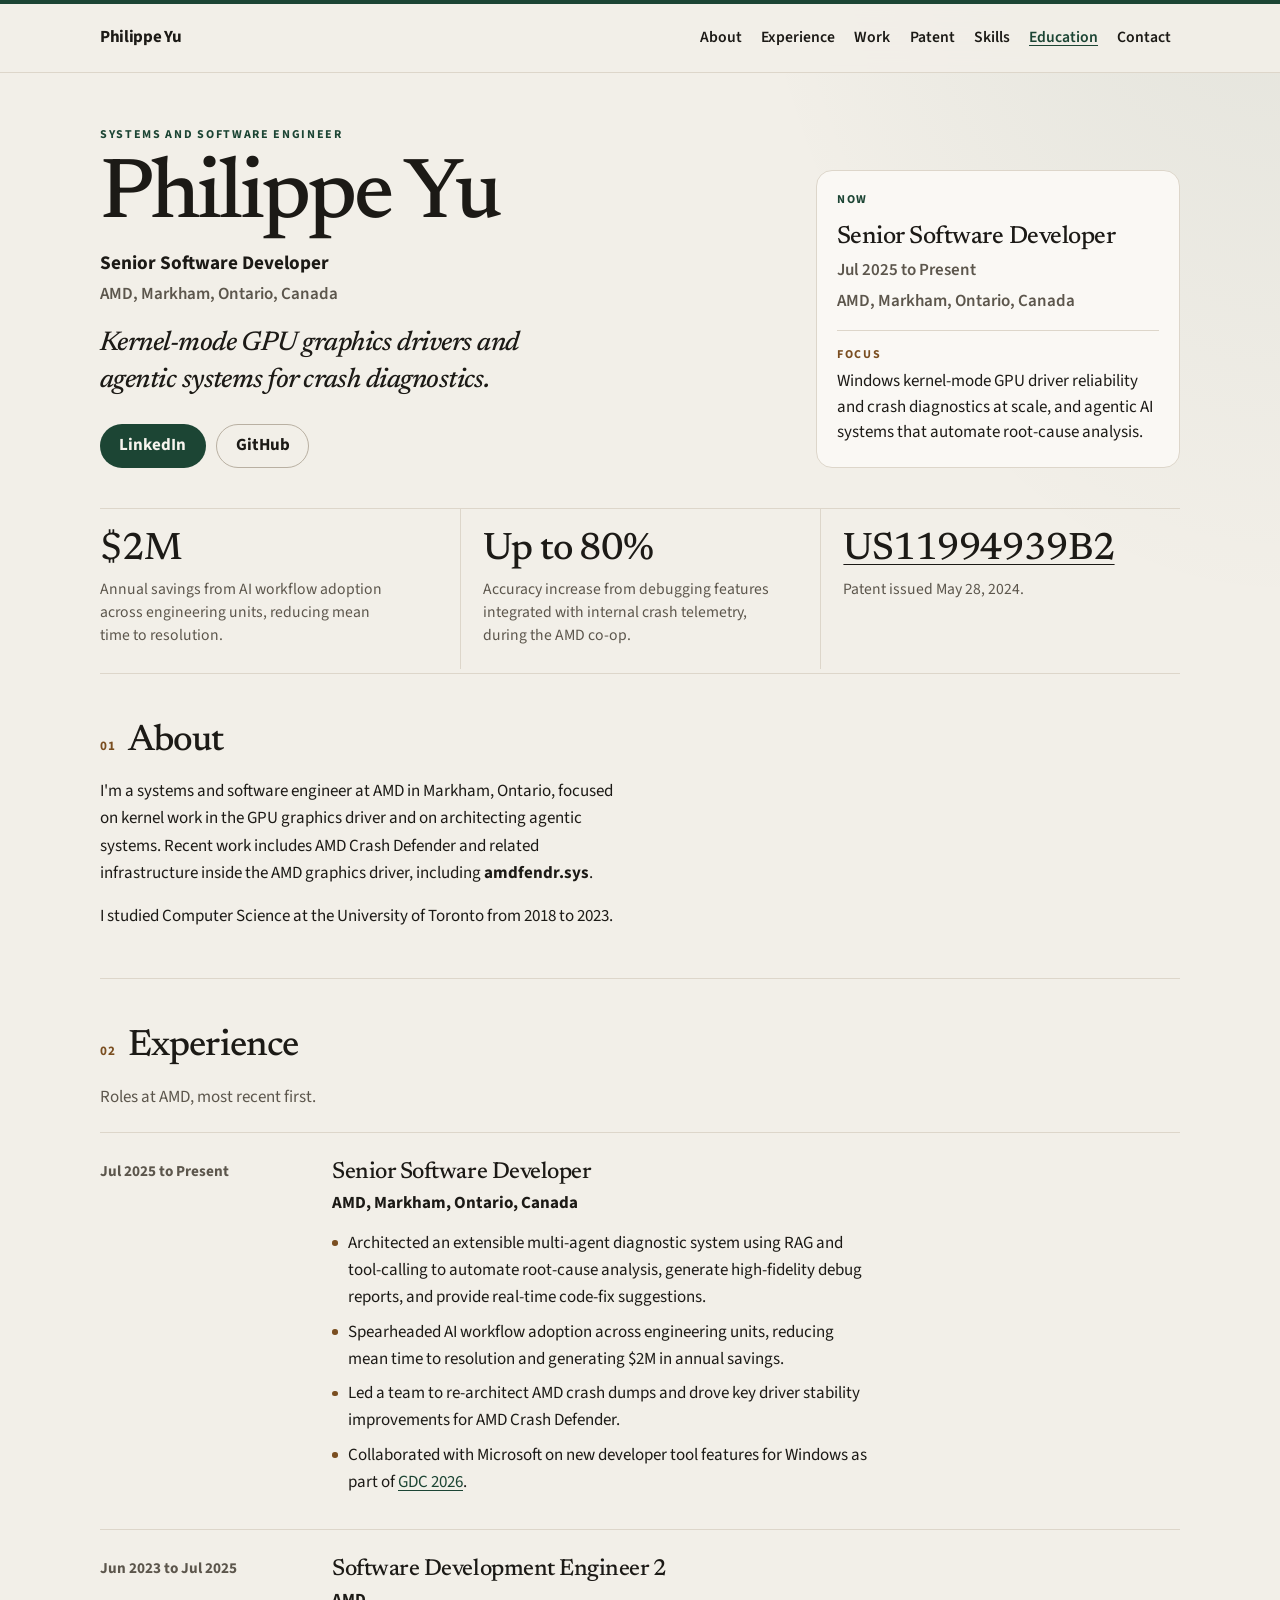
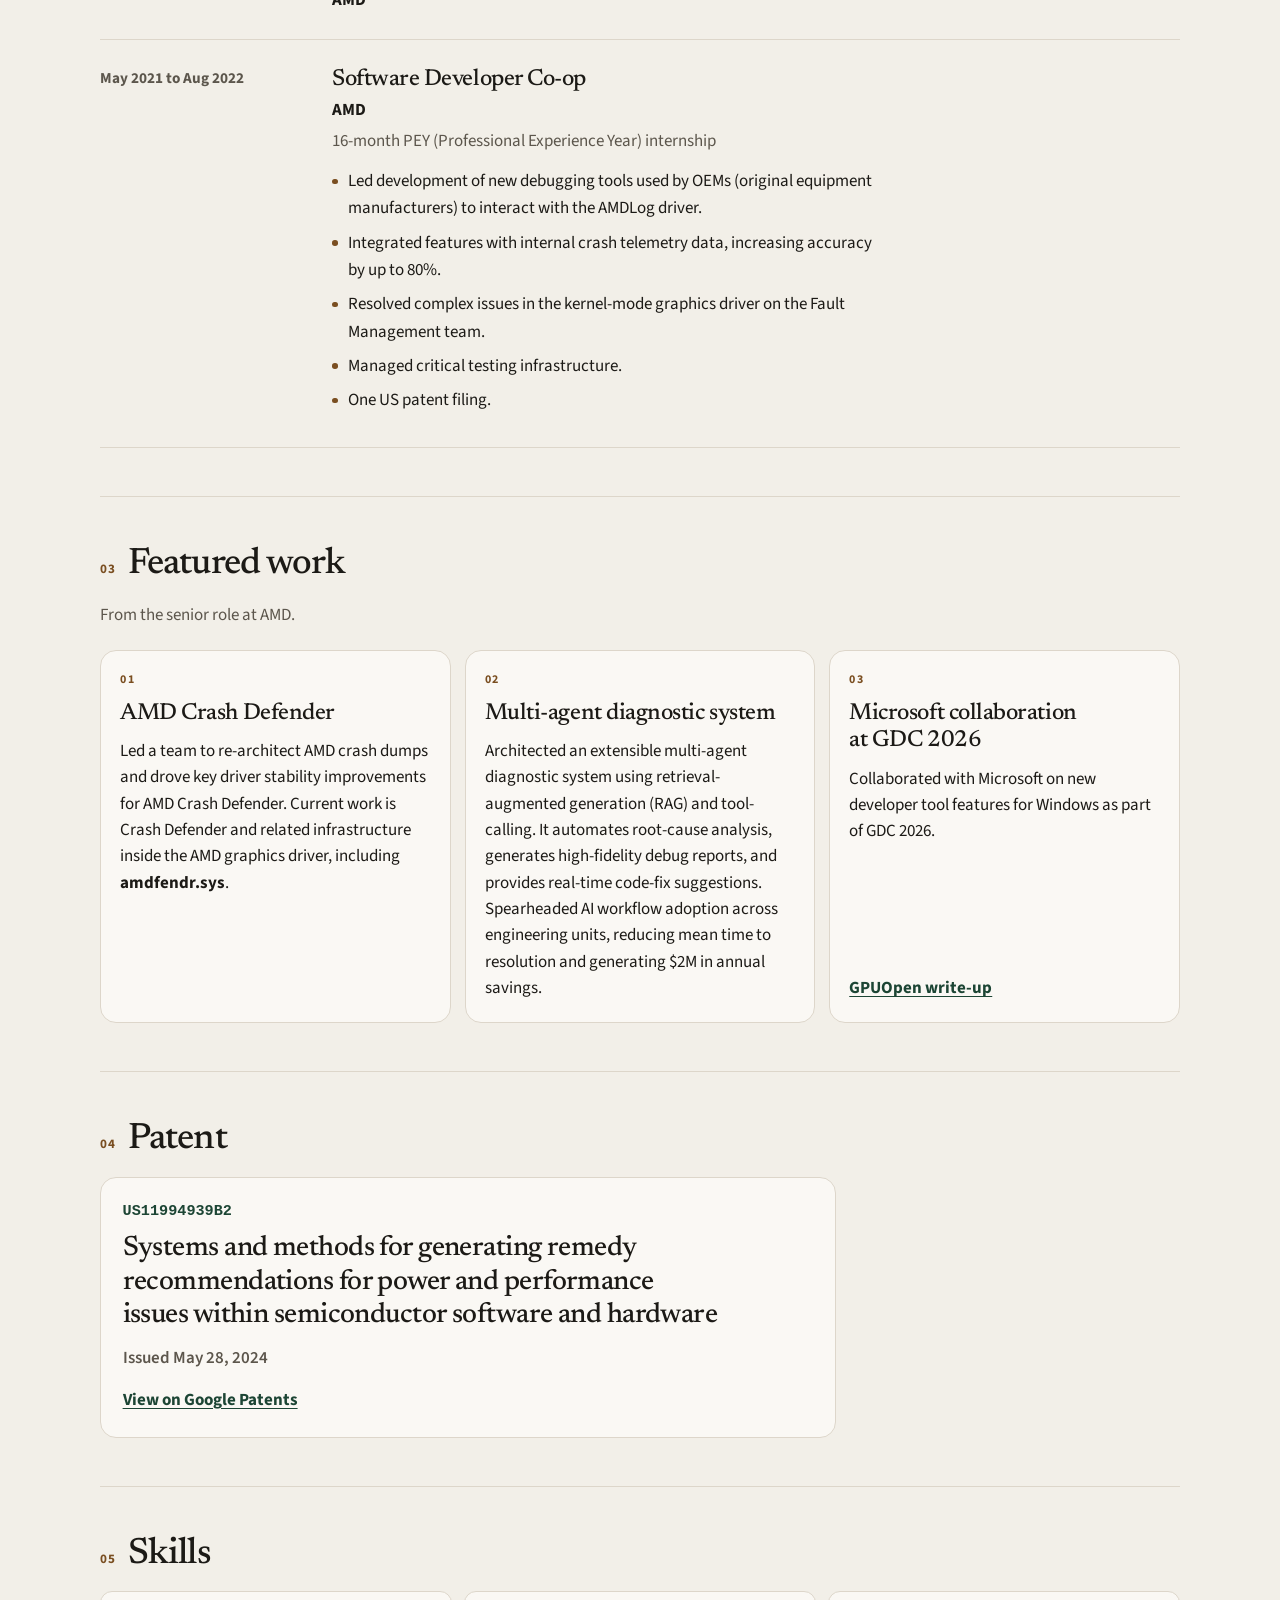
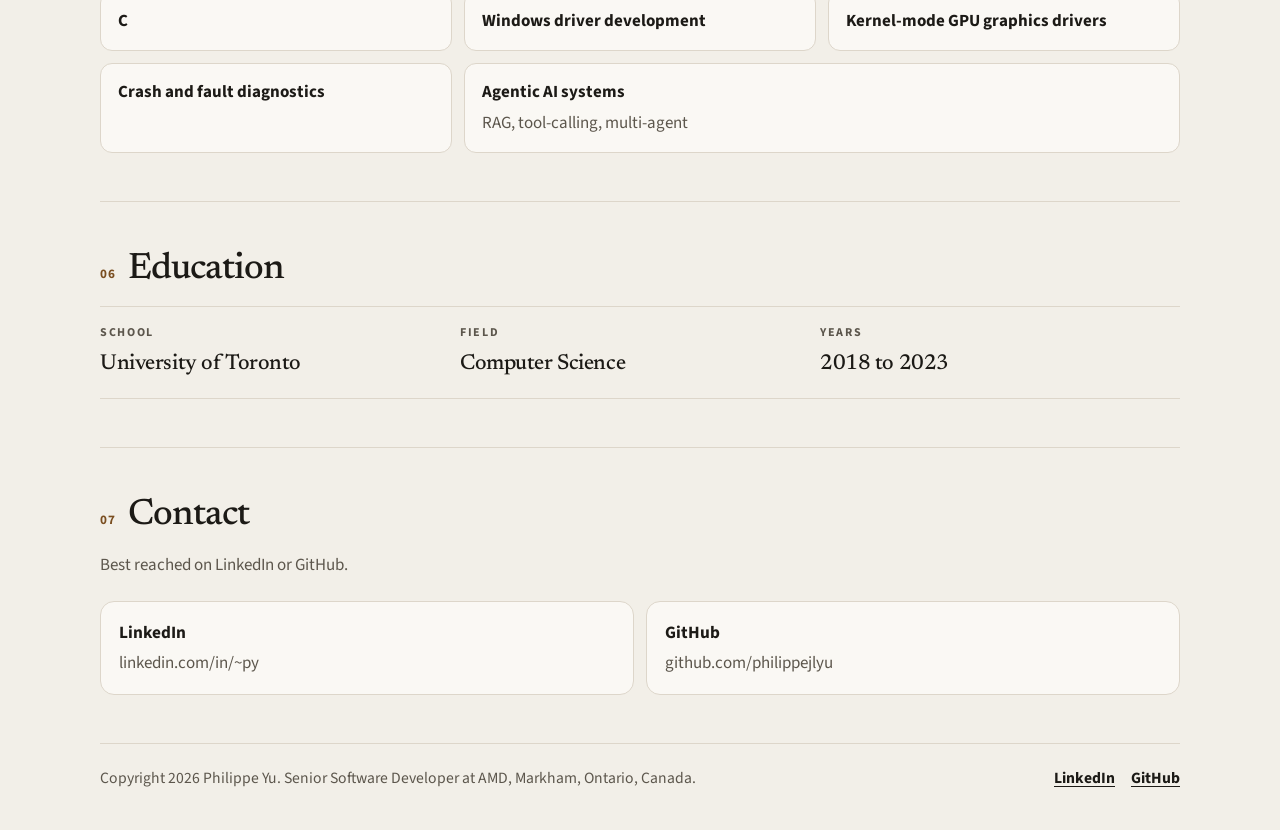
==== preview/standalone.html @ 6760f637 "Drop the availability badge and theme toggle, and add a standalone preview. The hero focus card now " ====
<!DOCTYPE html>
<html lang="en-CA">
  <head>
    <meta charset="utf-8">
    <meta name="viewport" content="width=device-width, initial-scale=1">
    <title>Philippe Yu | Senior Software Developer at AMD</title>
    <meta name="description" content="Philippe Yu is a Senior Software Developer at AMD in Markham, Ontario, focused on kernel-mode GPU drivers, Crash Defender, and agentic diagnostics.">
    <meta name="author" content="Philippe Yu">
    <meta name="color-scheme" content="light dark">
    <meta name="theme-color" content="#f2efe8" media="(prefers-color-scheme: light)">
    <meta name="theme-color" content="#131411" media="(prefers-color-scheme: dark)">
    <meta name="robots" content="index,follow,max-image-preview:large">
    <meta name="format-detection" content="telephone=no">
    <link rel="canonical" href="https://philippeyu.com/">
    <meta property="og:type" content="website">
    <meta property="og:site_name" content="Philippe Yu">
    <meta property="og:locale" content="en_CA">
    <meta property="og:url" content="https://philippeyu.com/">
    <meta property="og:title" content="Philippe Yu | Senior Software Developer at AMD">
    <meta property="og:description" content="Philippe Yu is a Senior Software Developer at AMD in Markham, Ontario, focused on kernel-mode GPU drivers, Crash Defender, and agentic diagnostics.">
    <meta property="og:image" content="https://philippeyu.com/og.png">
    <meta property="og:image:type" content="image/png">
    <meta property="og:image:width" content="1200">
    <meta property="og:image:height" content="630">
    <meta property="og:image:alt" content="Philippe Yu, Senior Software Developer at AMD in Markham, Ontario.">
    <meta name="twitter:card" content="summary_large_image">
    <meta name="twitter:title" content="Philippe Yu | Senior Software Developer at AMD">
    <meta name="twitter:description" content="Philippe Yu is a Senior Software Developer at AMD in Markham, Ontario, focused on kernel-mode GPU drivers, Crash Defender, and agentic diagnostics.">
    <meta name="twitter:image" content="https://philippeyu.com/og.png">
    <meta name="twitter:image:alt" content="Philippe Yu, Senior Software Developer at AMD in Markham, Ontario.">
    <link rel="icon" href="[data-uri]" type="image/svg+xml">
    <link rel="icon" href="[data-uri]" type="image/png" sizes="32x32">
    <link rel="apple-touch-icon" href="[data-uri]">
    <link rel="me" href="https://github.com/philippejlyu">
    <link rel="me" href="https://www.linkedin.com/in/~py">
    <script>
      document.documentElement.classList.add("js");
    </script>
    <style>
      :root { color-scheme: light; background: #f2efe8; }
      @media (prefers-color-scheme: dark) {
        :root { color-scheme: dark; background: #131411; }
      }
    </style>
    <style>
@font-face {
  font-family: "Newsreader";
  font-style: normal;
  font-weight: 500;
  font-display: swap;
  src: url("[data-uri]") format("woff2");
  unicode-range: U+0000-00FF, U+0131, U+0152-0153, U+02BB-02BC, U+02C6, U+02DA, U+02DC, U+2000-206F, U+20AC, U+2122, U+2191, U+2193, U+2212, U+2215, U+FEFF, U+FFFD;
}

@font-face {
  font-family: "Newsreader";
  font-style: italic;
  font-weight: 500;
  font-display: swap;
  src: url("[data-uri]") format("woff2");
  unicode-range: U+0000-00FF, U+0131, U+0152-0153, U+02BB-02BC, U+02C6, U+02DA, U+02DC, U+2000-206F, U+20AC, U+2122, U+2191, U+2193, U+2212, U+2215, U+FEFF, U+FFFD;
}

@font-face {
  font-family: "Source Sans 3";
  font-style: normal;
  font-weight: 400;
  font-display: swap;
  src: url("[data-uri]") format("woff2");
  unicode-range: U+0000-00FF, U+0131, U+0152-0153, U+02BB-02BC, U+02C6, U+02DA, U+02DC, U+2000-206F, U+20AC, U+2122, U+2191, U+2193, U+2212, U+2215, U+FEFF, U+FFFD;
}

@font-face {
  font-family: "Source Sans 3";
  font-style: normal;
  font-weight: 600;
  font-display: swap;
  src: url("[data-uri]") format("woff2");
  unicode-range: U+0000-00FF, U+0131, U+0152-0153, U+02BB-02BC, U+02C6, U+02DA, U+02DC, U+2000-206F, U+20AC, U+2122, U+2191, U+2193, U+2212, U+2215, U+FEFF, U+FFFD;
}

@font-face {
  font-family: "Source Sans 3";
  font-style: normal;
  font-weight: 700;
  font-display: swap;
  src: url("[data-uri]") format("woff2");
  unicode-range: U+0000-00FF, U+0131, U+0152-0153, U+02BB-02BC, U+02C6, U+02DA, U+02DC, U+2000-206F, U+20AC, U+2122, U+2191, U+2193, U+2212, U+2215, U+FEFF, U+FFFD;
}

:root {
  color-scheme: light;
  --bg: #f2efe8;
  --bg-elevated: #faf8f4;
  --ink: #1c1a16;
  --muted: #5c564c;
  --brass: #7a4e20;
  --accent: #1c4534;
  --accent-fill: #1c4534;
  --accent-fill-hover: #143528;
  --on-accent: #f7f4ee;
  --line: #ddd6ca;
  --line-strong: #b9b0a2;
  --glow: rgba(28, 69, 52, 0.09);
  --selection: #d5e4da;
  --header: rgba(242, 239, 232, 0.9);
  --serif: "Newsreader", "Iowan Old Style", "Palatino Linotype", Palatino, Georgia, serif;
  --sans: "Source Sans 3", "Segoe UI", "Helvetica Neue", Arial, sans-serif;
  --mono: ui-monospace, "Cascadia Mono", "Segoe UI Mono", Menlo, Consolas, monospace;
}

@media (prefers-color-scheme: dark) {
  :root {
    color-scheme: dark;
    --bg: #131411;
    --bg-elevated: #1c1e1a;
    --ink: #f3efe6;
    --muted: #c8c1b4;
    --brass: #e4c78d;
    --accent: #b7e4cc;
    --accent-fill: #c6ead8;
    --accent-fill-hover: #daf6e8;
    --on-accent: #132019;
    --line: #31352f;
    --line-strong: #5c6154;
    --glow: rgba(183, 228, 204, 0.08);
    --selection: #2c4638;
    --header: rgba(19, 20, 17, 0.9);
  }
}

*,
*::before,
*::after {
  box-sizing: border-box;
}

html {
  scroll-behavior: smooth;
  scroll-padding-top: 5.25rem;
}

body {
  margin: 0;
  font-family: var(--sans);
  font-size: 1.0625rem;
  line-height: 1.6;
  color: var(--ink);
  background:
    radial-gradient(ellipse 80% 42% at 100% -8%, var(--glow), transparent 55%),
    var(--bg);
  text-rendering: optimizeLegibility;
}

h1,
h2,
h3,
p,
ul,
ol,
dl {
  margin: 0;
}

ul,
ol {
  list-style: none;
  padding: 0;
}

img {
  max-width: 100%;
  height: auto;
}

button {
  font: inherit;
  color: inherit;
  background: none;
  border: 0;
  padding: 0;
}

a {
  color: var(--accent);
  text-underline-offset: 0.18em;
}

code {
  font-family: inherit;
  font-weight: 700;
  font-size: 1em;
  white-space: nowrap;
}

::selection {
  background: var(--selection);
  color: var(--ink);
}

:focus {
  outline: none;
}

:focus-visible {
  outline: 2px solid var(--accent);
  outline-offset: 3px;
}

main:focus {
  outline: none;
}

.sr-only {
  position: absolute;
  width: 1px;
  height: 1px;
  padding: 0;
  margin: -1px;
  overflow: hidden;
  clip: rect(0, 0, 0, 0);
  white-space: nowrap;
  border: 0;
}

.skip-link {
  position: absolute;
  left: 1rem;
  top: 0;
  transform: translateY(-120%);
  z-index: 50;
  background: var(--ink);
  color: var(--bg);
  text-decoration: none;
  font-weight: 700;
  padding: 0.65rem 1rem;
  border-radius: 0 0 10px 10px;
}

.skip-link:focus {
  transform: none;
}

.wrap {
  width: min(1080px, calc(100% - 2rem));
  margin-inline: auto;
}

.site-header {
  position: sticky;
  top: 0;
  z-index: 30;
  background: var(--header);
  backdrop-filter: blur(16px);
  border-top: 4px solid var(--accent);
  border-bottom: 1px solid var(--line);
}

.header-bar {
  display: flex;
  align-items: center;
  gap: 0.35rem 0.75rem;
  min-height: 4.25rem;
}

.brand {
  color: var(--ink);
  text-decoration: none;
  font-weight: 700;
  letter-spacing: -0.02em;
  min-height: 2.75rem;
  display: inline-flex;
  align-items: center;
}

.brand:hover {
  text-decoration: underline;
  text-underline-offset: 0.18em;
}

.nav {
  margin-left: auto;
}

.nav ul {
  display: flex;
  flex-wrap: wrap;
  justify-content: flex-end;
  gap: 0.1rem;
}

.nav a {
  display: inline-flex;
  align-items: center;
  min-height: 2.75rem;
  padding: 0 0.55rem;
  color: var(--ink);
  text-decoration: none;
  font-weight: 600;
  font-size: 0.98rem;
  border-radius: 999px;
}

.nav a:hover,
.nav a[aria-current="true"] {
  color: var(--accent);
  text-decoration: underline;
  text-underline-offset: 0.22em;
}

.nav-toggle {
  display: none;
  align-items: center;
  justify-content: center;
  min-height: 2.75rem;
  padding: 0 0.9rem;
  border-radius: 999px;
  border: 1px solid var(--line-strong);
  background: transparent;
  color: var(--ink);
  font-weight: 700;
  font-size: 0.95rem;
  cursor: pointer;
}

.nav-toggle .close-label {
  display: none;
}

.nav-toggle[aria-expanded="true"] .menu-label {
  display: none;
}

.nav-toggle[aria-expanded="true"] .close-label {
  display: inline;
}

.hero .wrap {
  padding-top: 3.25rem;
  padding-bottom: 0.25rem;
}

.hero-grid {
  display: grid;
  gap: 1.75rem;
  align-items: start;
}

.kicker,
.now-kicker,
.now-label,
.work-index,
.spec dt {
  font-size: 0.75rem;
  font-weight: 700;
  letter-spacing: 0.14em;
  text-transform: uppercase;
}

.kicker,
.now-kicker {
  color: var(--accent);
  margin-bottom: 0.85rem;
}

.name {
  display: block;
  font-family: var(--serif);
  font-weight: 500;
  font-size: clamp(2.9rem, 7.4vw, 5.35rem);
  letter-spacing: -0.035em;
  line-height: 0.92;
  text-wrap: balance;
}

.role {
  display: block;
  margin-top: 0.9rem;
  font-family: var(--sans);
  font-weight: 700;
  font-size: 1.2rem;
  letter-spacing: 0;
  line-height: 1.3;
}

.org {
  margin-top: 0.3rem;
  color: var(--muted);
  font-weight: 600;
}

.pitch {
  margin-top: 1.15rem;
  max-width: 34rem;
  font-family: var(--serif);
  font-style: italic;
  font-weight: 500;
  font-size: clamp(1.35rem, 2.2vw, 1.7rem);
  line-height: 1.35;
  letter-spacing: -0.02em;
  text-wrap: balance;
}

.hero-actions {
  display: flex;
  flex-wrap: wrap;
  gap: 0.65rem;
  margin-top: 1.5rem;
}

.button {
  display: inline-flex;
  align-items: center;
  justify-content: center;
  min-height: 2.75rem;
  padding: 0.55rem 1.15rem;
  border-radius: 999px;
  border: 1px solid transparent;
  font-weight: 700;
  line-height: 1;
  text-decoration: none;
}

.button-primary {
  background: var(--accent-fill);
  color: var(--on-accent);
}

.button-primary:hover {
  background: var(--accent-fill-hover);
}

.button-secondary {
  background: transparent;
  color: var(--ink);
  border-color: var(--line-strong);
}

.button-secondary:hover {
  border-color: var(--ink);
}

.now {
  background: var(--bg-elevated);
  border: 1px solid var(--line);
  border-radius: 16px;
  padding: 1.2rem 1.25rem 1.3rem;
}

.now-title {
  font-family: var(--serif);
  font-size: 1.55rem;
  font-weight: 500;
  letter-spacing: -0.02em;
  line-height: 1.2;
}

.now-meta {
  margin-top: 0.25rem;
  color: var(--muted);
  font-weight: 600;
}

.now-focus {
  margin-top: 0.95rem;
  padding-top: 0.9rem;
  border-top: 1px solid var(--line);
  line-height: 1.5;
}

.now-label {
  display: block;
  color: var(--brass);
  margin-bottom: 0.35rem;
}

.stats {
  display: grid;
  grid-template-columns: 1fr;
  margin-top: 2.5rem;
  border-top: 1px solid var(--line);
}

.stats li {
  padding: 1.15rem 0 1.2rem;
}

.stats li + li {
  border-top: 1px solid var(--line);
}

.stat-value {
  font-family: var(--serif);
  font-size: clamp(1.85rem, 3vw, 2.45rem);
  font-weight: 500;
  letter-spacing: -0.03em;
  line-height: 1.1;
}

.stat-value a {
  color: inherit;
  text-decoration-thickness: 1px;
  text-underline-offset: 0.12em;
}

.stat-label {
  margin-top: 0.4rem;
  max-width: 36ch;
  color: var(--muted);
  font-size: 0.98rem;
  line-height: 1.45;
}

.section .wrap {
  border-top: 1px solid var(--line);
  padding-top: 3rem;
  padding-bottom: 3rem;
}

.section-heading {
  display: flex;
  align-items: baseline;
  gap: 0.75rem;
  margin-bottom: 1rem;
}

.section-index {
  font-variant-numeric: tabular-nums;
  font-size: 0.82rem;
  font-weight: 700;
  letter-spacing: 0.08em;
  color: var(--brass);
}

h2 {
  font-family: var(--serif);
  font-weight: 500;
  font-size: clamp(1.8rem, 3vw, 2.3rem);
  letter-spacing: -0.025em;
  line-height: 1.1;
}

h3 {
  font-family: var(--serif);
  font-weight: 500;
  letter-spacing: -0.02em;
  line-height: 1.2;
}

.lede {
  max-width: 42rem;
  margin-bottom: 1.35rem;
  color: var(--muted);
}

.prose {
  max-width: 65ch;
}

.prose p + p {
  margin-top: 1rem;
}

.timeline {
  margin-top: 0.25rem;
}

.timeline > li {
  display: grid;
  grid-template-columns: 1fr;
  gap: 0.3rem;
  padding: 1.4rem 0;
  border-top: 1px solid var(--line);
}

.timeline > li:last-child {
  border-bottom: 1px solid var(--line);
}

.when {
  color: var(--muted);
  font-weight: 700;
  font-variant-numeric: tabular-nums;
  font-size: 0.95rem;
}

.timeline h3 {
  font-size: 1.45rem;
}

.where {
  margin-top: 0.2rem;
  font-weight: 700;
}

.role-note {
  margin-top: 0.25rem;
  color: var(--muted);
}

.role-list {
  margin-top: 0.8rem;
  max-width: 68ch;
}

.role-list li {
  position: relative;
  padding-left: 1rem;
  margin: 0.45rem 0;
}

.role-list li::before {
  content: "";
  position: absolute;
  left: 0;
  top: 0.62em;
  width: 0.35rem;
  height: 0.35rem;
  border-radius: 50%;
  background: var(--brass);
}

.work-grid {
  display: grid;
  gap: 0.85rem;
}

.work-card {
  display: flex;
  flex-direction: column;
  gap: 0.65rem;
  min-height: 100%;
  padding: 1.2rem 1.2rem 1.3rem;
  background: var(--bg-elevated);
  border: 1px solid var(--line);
  border-radius: 16px;
}

.work-index {
  color: var(--brass);
}

.work-card h3 {
  font-size: 1.45rem;
  text-wrap: balance;
}

.work-card p {
  line-height: 1.55;
}

.work-link {
  margin-top: auto;
  padding-top: 0.35rem;
}

.text-link {
  font-weight: 700;
  text-underline-offset: 0.18em;
}

.text-link:hover {
  text-decoration-thickness: 2px;
}

.patent {
  max-width: 46rem;
  padding: 1.35rem 1.35rem 1.45rem;
  background: var(--bg-elevated);
  border: 1px solid var(--line);
  border-radius: 16px;
}

.patent-id {
  font-family: var(--mono);
  font-size: 0.95rem;
  color: var(--accent);
  font-weight: 600;
}

.patent h3 {
  margin-top: 0.55rem;
  font-size: clamp(1.35rem, 2.4vw, 1.75rem);
  text-wrap: balance;
}

.patent-meta {
  margin-top: 0.75rem;
  color: var(--muted);
  font-weight: 600;
}

.patent .text-link {
  display: inline-flex;
  margin-top: 0.9rem;
}

.skills {
  display: grid;
  gap: 0.75rem;
}

.skills li {
  padding: 0.95rem 1.05rem;
  background: var(--bg-elevated);
  border: 1px solid var(--line);
  border-radius: 12px;
  font-weight: 700;
}

.skills li span {
  display: block;
  margin-top: 0.2rem;
  font-weight: 400;
  color: var(--muted);
}

.spec {
  display: grid;
  border-top: 1px solid var(--line);
}

.spec div {
  padding: 1rem 1rem 1rem 0;
  border-bottom: 1px solid var(--line);
}

.spec dt {
  color: var(--muted);
  margin-bottom: 0.3rem;
}

.spec dd {
  margin: 0;
  font-family: var(--serif);
  font-size: 1.35rem;
  font-weight: 500;
  letter-spacing: -0.02em;
}

.contact-list {
  display: grid;
  gap: 0.75rem;
}

.contact-list a {
  display: flex;
  flex-direction: column;
  gap: 0.2rem;
  min-height: 2.75rem;
  padding: 1.05rem 1.15rem;
  color: inherit;
  text-decoration: none;
  background: var(--bg-elevated);
  border: 1px solid var(--line);
  border-radius: 14px;
}

.contact-list a:hover {
  border-color: var(--accent);
}

.contact-list a:hover .contact-kind {
  text-decoration: underline;
  text-underline-offset: 0.16em;
}

.contact-kind {
  font-weight: 700;
  font-size: 1.08rem;
}

.contact-url {
  color: var(--muted);
  overflow-wrap: anywhere;
}

.site-footer .wrap {
  border-top: 1px solid var(--line);
  padding: 1.4rem 0 2.4rem;
}

.footer-bar {
  display: flex;
  flex-wrap: wrap;
  gap: 0.75rem 1.5rem;
  justify-content: space-between;
  align-items: baseline;
  color: var(--muted);
  font-size: 0.98rem;
}

.footer-links {
  display: flex;
  gap: 1rem;
}

.footer-links a {
  color: var(--ink);
  font-weight: 700;
}

@media (min-width: 700px) {
  .wrap {
    width: min(1080px, calc(100% - 3rem));
  }

  .skills {
    grid-template-columns: 1fr 1fr;
  }

  .spec {
    grid-template-columns: repeat(3, minmax(0, 1fr));
  }

  .spec div {
    padding-right: 1.5rem;
  }

  .contact-list {
    grid-template-columns: 1fr 1fr;
  }
}

@media (min-width: 800px) {
  .stats {
    grid-template-columns: repeat(3, minmax(0, 1fr));
  }

  .stats li {
    padding: 1.3rem 1.4rem 1.4rem;
  }

  .stats li:first-child {
    padding-left: 0;
  }

  .stats li + li {
    border-top: 0;
    border-left: 1px solid var(--line);
  }

  .timeline > li {
    grid-template-columns: 12.5rem minmax(0, 1fr);
    gap: 0.4rem 2rem;
    padding: 1.6rem 0;
  }
}

@media (min-width: 900px) {
  .hero-grid {
    grid-template-columns: minmax(0, 1.45fr) minmax(17rem, 0.8fr);
    gap: 2rem 3.5rem;
    align-items: end;
  }
}

@media (min-width: 980px) {
  .work-grid {
    grid-template-columns: repeat(3, minmax(0, 1fr));
  }

  .skills {
    grid-template-columns: repeat(3, minmax(0, 1fr));
  }

  .skills li:last-child {
    grid-column: span 2;
  }
}

@media (max-width: 1040px) {
  .header-bar {
    flex-wrap: wrap;
  }

  .brand { order: 1; }
  .nav-toggle { order: 2; margin-left: auto; }
  .nav {
    order: 4;
    width: 100%;
    margin-left: 0;
  }

  .js .nav { display: none; }
  .js .nav.is-open { display: block; }
  .js .nav-toggle { display: inline-flex; }

  .nav ul {
    justify-content: flex-start;
    padding-bottom: 0.4rem;
  }
}

@media (prefers-reduced-motion: reduce) {
  html { scroll-behavior: auto; }

  *,
  *::before,
  *::after {
    transition: none !important;
  }
}

@media (prefers-reduced-motion: no-preference) {
  body,
  .site-header,
  .work-card,
  .now,
  .skills li,
  .patent,
  .contact-list a,
  .button,
  .nav-toggle {
    transition: background-color 160ms ease, color 160ms ease, border-color 160ms ease;
  }
}

@media print {
  :root {
    --bg: #fff;
    --bg-elevated: #fff;
    --ink: #111;
    --muted: #333;
    --accent: #111;
    --brass: #111;
    --line: #ccc;
    --line-strong: #111;
    --header: #fff;
  }

  .site-header {
    position: static;
  }

  .nav-toggle,
  .skip-link {
    display: none !important;
  }

  .nav {
    display: none !important;
  }

  a[href^="http"]::after {
    content: " (" attr(href) ")";
    font-weight: 400;
    font-size: 0.85em;
  }
}

    </style>
    <script type="application/ld+json">
      {
        "@context": "https://schema.org",
        "@type": "Person",
        "name": "Philippe Yu",
        "jobTitle": "Senior Software Developer",
        "description": "Systems and software engineer at AMD working on kernel-mode GPU graphics drivers, Crash Defender, and agentic diagnostic systems.",
        "url": "https://philippeyu.com/",
        "worksFor": {
          "@type": "Organization",
          "name": "AMD",
          "address": {
            "@type": "PostalAddress",
            "addressLocality": "Markham",
            "addressRegion": "Ontario",
            "addressCountry": "CA"
          }
        },
        "alumniOf": {
          "@type": "CollegeOrUniversity",
          "name": "University of Toronto"
        },
        "knowsAbout": [
          "C",
          "Windows driver development",
          "Kernel-mode GPU graphics drivers",
          "Crash and fault diagnostics",
          "Agentic AI systems (RAG, tool-calling, multi-agent)"
        ],
        "sameAs": [
          "https://github.com/philippejlyu",
          "https://www.linkedin.com/in/~py"
        ]
      }
    </script>
  </head>
  <body id="top">
    <a class="skip-link" href="#content">Skip to content</a>
    <header class="site-header">
      <div class="wrap header-bar">
        <a class="brand" href="#top">Philippe Yu</a>
        <button type="button" class="nav-toggle" aria-expanded="false" aria-controls="site-nav">
          <span class="menu-label">Menu</span>
          <span class="close-label">Close</span>
        </button>
        <nav id="site-nav" class="nav" aria-label="Sections">
          <ul role="list">
            <li><a href="#about">About</a></li>
            <li><a href="#experience">Experience</a></li>
            <li><a href="#work">Work</a></li>
            <li><a href="#patent">Patent</a></li>
            <li><a href="#skills">Skills</a></li>
            <li><a href="#education">Education</a></li>
            <li><a href="#contact">Contact</a></li>
          </ul>
        </nav>
      </div>
    </header>

    <main id="content" tabindex="-1">
      <section class="hero" aria-labelledby="hero-heading">
        <div class="wrap">
          <div class="hero-grid">
            <div class="hero-copy">
              <p class="kicker">Systems and software engineer</p>
              <h1 id="hero-heading">
                <span class="name">Philippe Yu</span>
                <span class="role">Senior Software Developer</span>
              </h1>
              <p class="org">AMD, Markham, Ontario, Canada</p>
              <p class="pitch">Kernel-mode GPU graphics drivers and agentic systems for crash diagnostics.</p>
              <div class="hero-actions">
                <a class="button button-primary" href="https://www.linkedin.com/in/~py" rel="me noopener noreferrer" target="_blank">LinkedIn<span class="sr-only"> (opens in a new tab)</span></a>
                <a class="button button-secondary" href="https://github.com/philippejlyu" rel="me noopener noreferrer" target="_blank">GitHub<span class="sr-only"> (opens in a new tab)</span></a>
              </div>
            </div>
            <aside class="now" aria-label="Current role">
              <p class="now-kicker">Now</p>
              <p class="now-title">Senior Software Developer</p>
              <p class="now-meta"><time datetime="2025-07">Jul 2025</time> to Present</p>
              <p class="now-meta">AMD, Markham, Ontario, Canada</p>
              <p class="now-focus"><span class="now-label">Focus</span> Windows kernel-mode GPU driver reliability and crash diagnostics at scale, and agentic AI systems that automate root-cause analysis.</p>
            </aside>
          </div>
          <ul class="stats" role="list">
            <li>
              <p class="stat-value">$2M</p>
              <p class="stat-label">Annual savings from AI workflow adoption across engineering units, reducing mean time to resolution.</p>
            </li>
            <li>
              <p class="stat-value">Up to 80%</p>
              <p class="stat-label">Accuracy increase from debugging features integrated with internal crash telemetry, during the AMD co-op.</p>
            </li>
            <li>
              <p class="stat-value"><a href="#patent">US11994939B2</a></p>
              <p class="stat-label">Patent issued May 28, 2024.</p>
            </li>
          </ul>
        </div>
      </section>

      <section id="about" class="section" aria-labelledby="about-heading">
        <div class="wrap">
          <div class="section-heading">
            <span class="section-index" aria-hidden="true">01</span>
            <h2 id="about-heading">About</h2>
          </div>
          <div class="prose">
            <p>I'm a systems and software engineer at AMD in Markham, Ontario, focused on kernel work in the GPU graphics driver and on architecting agentic systems. Recent work includes AMD Crash Defender and related infrastructure inside the AMD graphics driver, including <code>amdfendr.sys</code>.</p>
            <p>I studied Computer Science at the University of Toronto from 2018 to 2023.</p>
          </div>
        </div>
      </section>

      <section id="experience" class="section" aria-labelledby="experience-heading">
        <div class="wrap">
          <div class="section-heading">
            <span class="section-index" aria-hidden="true">02</span>
            <h2 id="experience-heading">Experience</h2>
          </div>
          <p class="lede">Roles at AMD, most recent first.</p>
          <ol class="timeline" role="list">
            <li>
              <p class="when"><time datetime="2025-07">Jul 2025</time> to Present</p>
              <article>
                <h3>Senior Software Developer</h3>
                <p class="where">AMD, Markham, Ontario, Canada</p>
                <ul class="role-list" role="list">
                  <li>Architected an extensible multi-agent diagnostic system using RAG and tool-calling to automate root-cause analysis, generate high-fidelity debug reports, and provide real-time code-fix suggestions.</li>
                  <li>Spearheaded AI workflow adoption across engineering units, reducing mean time to resolution and generating $2M in annual savings.</li>
                  <li>Led a team to re-architect AMD crash dumps and drove key driver stability improvements for AMD Crash Defender.</li>
                  <li>Collaborated with Microsoft on new developer tool features for Windows as part of <a href="https://gpuopen.com/learn/amd-microsoft-gdc-2026/" target="_blank" rel="noopener noreferrer">GDC 2026</a><span class="sr-only"> (opens in a new tab)</span>.</li>
                </ul>
              </article>
            </li>
            <li>
              <p class="when"><time datetime="2023-06">Jun 2023</time> to <time datetime="2025-07">Jul 2025</time></p>
              <article>
                <h3>Software Development Engineer 2</h3>
                <p class="where">AMD</p>
              </article>
            </li>
            <li>
              <p class="when"><time datetime="2021-05">May 2021</time> to <time datetime="2022-08">Aug 2022</time></p>
              <article>
                <h3>Software Developer Co-op</h3>
                <p class="where">AMD</p>
                <p class="role-note">16-month PEY (Professional Experience Year) internship</p>
                <ul class="role-list" role="list">
                  <li>Led development of new debugging tools used by OEMs (original equipment manufacturers) to interact with the AMDLog driver.</li>
                  <li>Integrated features with internal crash telemetry data, increasing accuracy by up to 80%.</li>
                  <li>Resolved complex issues in the kernel-mode graphics driver on the Fault Management team.</li>
                  <li>Managed critical testing infrastructure.</li>
                  <li>One US patent filing.</li>
                </ul>
              </article>
            </li>
          </ol>
        </div>
      </section>

      <section id="work" class="section" aria-labelledby="work-heading">
        <div class="wrap">
          <div class="section-heading">
            <span class="section-index" aria-hidden="true">03</span>
            <h2 id="work-heading">Featured work</h2>
          </div>
          <p class="lede">From the senior role at AMD.</p>
          <div class="work-grid">
            <article class="work-card">
              <p class="work-index" aria-hidden="true">01</p>
              <h3>AMD Crash Defender</h3>
              <p>Led a team to re-architect AMD crash dumps and drove key driver stability improvements for AMD Crash Defender. Current work is Crash Defender and related infrastructure inside the AMD graphics driver, including <code>amdfendr.sys</code>.</p>
            </article>
            <article class="work-card">
              <p class="work-index" aria-hidden="true">02</p>
              <h3>Multi-agent diagnostic system</h3>
              <p>Architected an extensible multi-agent diagnostic system using retrieval-augmented generation (RAG) and tool-calling. It automates root-cause analysis, generates high-fidelity debug reports, and provides real-time code-fix suggestions. Spearheaded AI workflow adoption across engineering units, reducing mean time to resolution and generating $2M in annual savings.</p>
            </article>
            <article class="work-card">
              <p class="work-index" aria-hidden="true">03</p>
              <h3>Microsoft collaboration at GDC 2026</h3>
              <p>Collaborated with Microsoft on new developer tool features for Windows as part of GDC 2026.</p>
              <p class="work-link"><a class="text-link" href="https://gpuopen.com/learn/amd-microsoft-gdc-2026/" target="_blank" rel="noopener noreferrer">GPUOpen write-up<span class="sr-only"> (opens in a new tab)</span></a></p>
            </article>
          </div>
        </div>
      </section>

      <section id="patent" class="section" aria-labelledby="patent-heading">
        <div class="wrap">
          <div class="section-heading">
            <span class="section-index" aria-hidden="true">04</span>
            <h2 id="patent-heading">Patent</h2>
          </div>
          <article class="patent">
            <p class="patent-id">US11994939B2</p>
            <h3>Systems and methods for generating remedy recommendations for power and performance issues within semiconductor software and hardware</h3>
            <p class="patent-meta">Issued <time datetime="2024-05-28">May 28, 2024</time></p>
            <p><a class="text-link" href="https://patents.google.com/patent/US11994939B2" target="_blank" rel="noopener noreferrer">View on Google Patents<span class="sr-only"> (opens in a new tab)</span></a></p>
          </article>
        </div>
      </section>

      <section id="skills" class="section" aria-labelledby="skills-heading">
        <div class="wrap">
          <div class="section-heading">
            <span class="section-index" aria-hidden="true">05</span>
            <h2 id="skills-heading">Skills</h2>
          </div>
          <ul class="skills" role="list">
            <li>C</li>
            <li>Windows driver development</li>
            <li>Kernel-mode GPU graphics drivers</li>
            <li>Crash and fault diagnostics</li>
            <li>Agentic AI systems <span>RAG, tool-calling, multi-agent</span></li>
          </ul>
        </div>
      </section>

      <section id="education" class="section" aria-labelledby="education-heading">
        <div class="wrap">
          <div class="section-heading">
            <span class="section-index" aria-hidden="true">06</span>
            <h2 id="education-heading">Education</h2>
          </div>
          <dl class="spec">
            <div>
              <dt>School</dt>
              <dd>University of Toronto</dd>
            </div>
            <div>
              <dt>Field</dt>
              <dd>Computer Science</dd>
            </div>
            <div>
              <dt>Years</dt>
              <dd>2018 to 2023</dd>
            </div>
          </dl>
        </div>
      </section>

      <section id="contact" class="section" aria-labelledby="contact-heading">
        <div class="wrap">
          <div class="section-heading">
            <span class="section-index" aria-hidden="true">07</span>
            <h2 id="contact-heading">Contact</h2>
          </div>
          <p class="lede">Best reached on LinkedIn or GitHub.</p>
          <ul class="contact-list" role="list">
            <li>
              <a href="https://www.linkedin.com/in/~py" rel="me noopener noreferrer" target="_blank">
                <span class="contact-kind">LinkedIn</span>
                <span class="contact-url">linkedin.com/in/~py</span>
                <span class="sr-only"> (opens in a new tab)</span>
              </a>
            </li>
            <li>
              <a href="https://github.com/philippejlyu" rel="me noopener noreferrer" target="_blank">
                <span class="contact-kind">GitHub</span>
                <span class="contact-url">github.com/philippejlyu</span>
                <span class="sr-only"> (opens in a new tab)</span>
              </a>
            </li>
          </ul>
        </div>
      </section>
    </main>

    <footer class="site-footer">
      <div class="wrap footer-bar">
        <p>Copyright 2026 Philippe Yu. Senior Software Developer at AMD, Markham, Ontario, Canada.</p>
        <p class="footer-links">
          <a href="https://www.linkedin.com/in/~py" rel="me noopener noreferrer" target="_blank">LinkedIn<span class="sr-only"> (opens in a new tab)</span></a>
          <a href="https://github.com/philippejlyu" rel="me noopener noreferrer" target="_blank">GitHub<span class="sr-only"> (opens in a new tab)</span></a>
        </p>
      </div>
    </footer>
    <script>
(function () {
  var navToggle = document.querySelector(".nav-toggle");
  var nav = document.getElementById("site-nav");

  function setNav(open) {
    if (!nav || !navToggle) return;
    nav.classList.toggle("is-open", open);
    navToggle.setAttribute("aria-expanded", open ? "true" : "false");
  }

  if (navToggle && nav) {
    navToggle.addEventListener("click", function () {
      setNav(navToggle.getAttribute("aria-expanded") !== "true");
    });

    nav.addEventListener("click", function (event) {
      var target = event.target;
      var link = target && target.closest && target.closest("a");
      if (!link) return;
      if (event.metaKey || event.ctrlKey || event.shiftKey || event.altKey || event.button !== 0) return;
      var id = link.getAttribute("href");
      if (!id || id.charAt(0) !== "#") return;
      var section = document.querySelector(id);
      if (!section) return;
      event.preventDefault();
      setNav(false);
      if (history.pushState) history.pushState(null, "", id);
      var reduce = window.matchMedia("(prefers-reduced-motion: reduce)").matches;
      section.scrollIntoView({ behavior: reduce ? "auto" : "smooth", block: "start" });
    });

    document.addEventListener("keydown", function (event) {
      if (event.key !== "Escape" || !nav.classList.contains("is-open")) return;
      setNav(false);
      navToggle.focus();
    });
  }

  var links = Array.prototype.slice.call(document.querySelectorAll(".nav a[href^='#']"));
  var sections = links
    .map(function (link) {
      return document.querySelector(link.getAttribute("href"));
    })
    .filter(Boolean);

  if ("IntersectionObserver" in window && sections.length) {
    var observer = new IntersectionObserver(
      function (entries) {
        entries.forEach(function (entry) {
          if (!entry.isIntersecting) return;
          links.forEach(function (link) {
            link.removeAttribute("aria-current");
          });
          var active = document.querySelector('.nav a[href="#' + entry.target.id + '"]');
          if (active) active.setAttribute("aria-current", "true");
        });
      },
      { rootMargin: "-40% 0px -55% 0px", threshold: 0 }
    );
    sections.forEach(function (section) {
      observer.observe(section);
    });
  }
})();

    </script>
  </body>
</html>
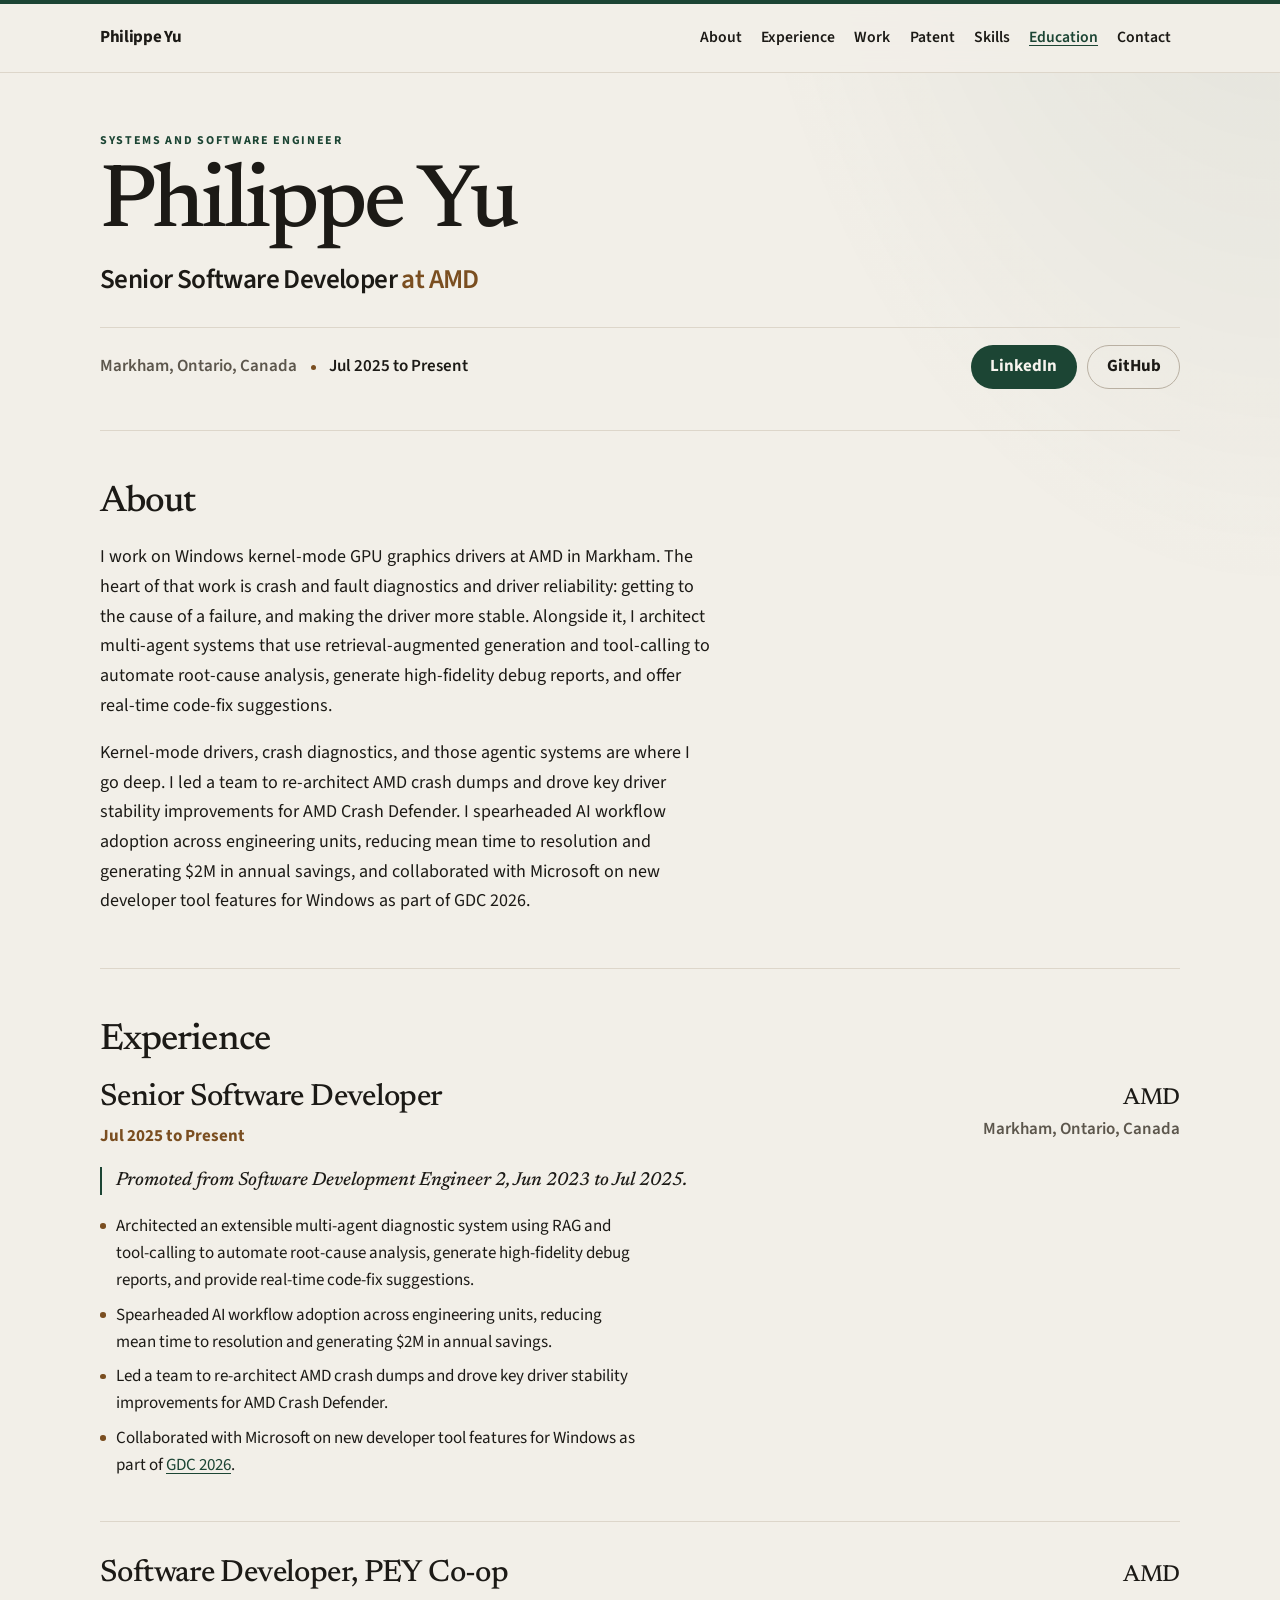
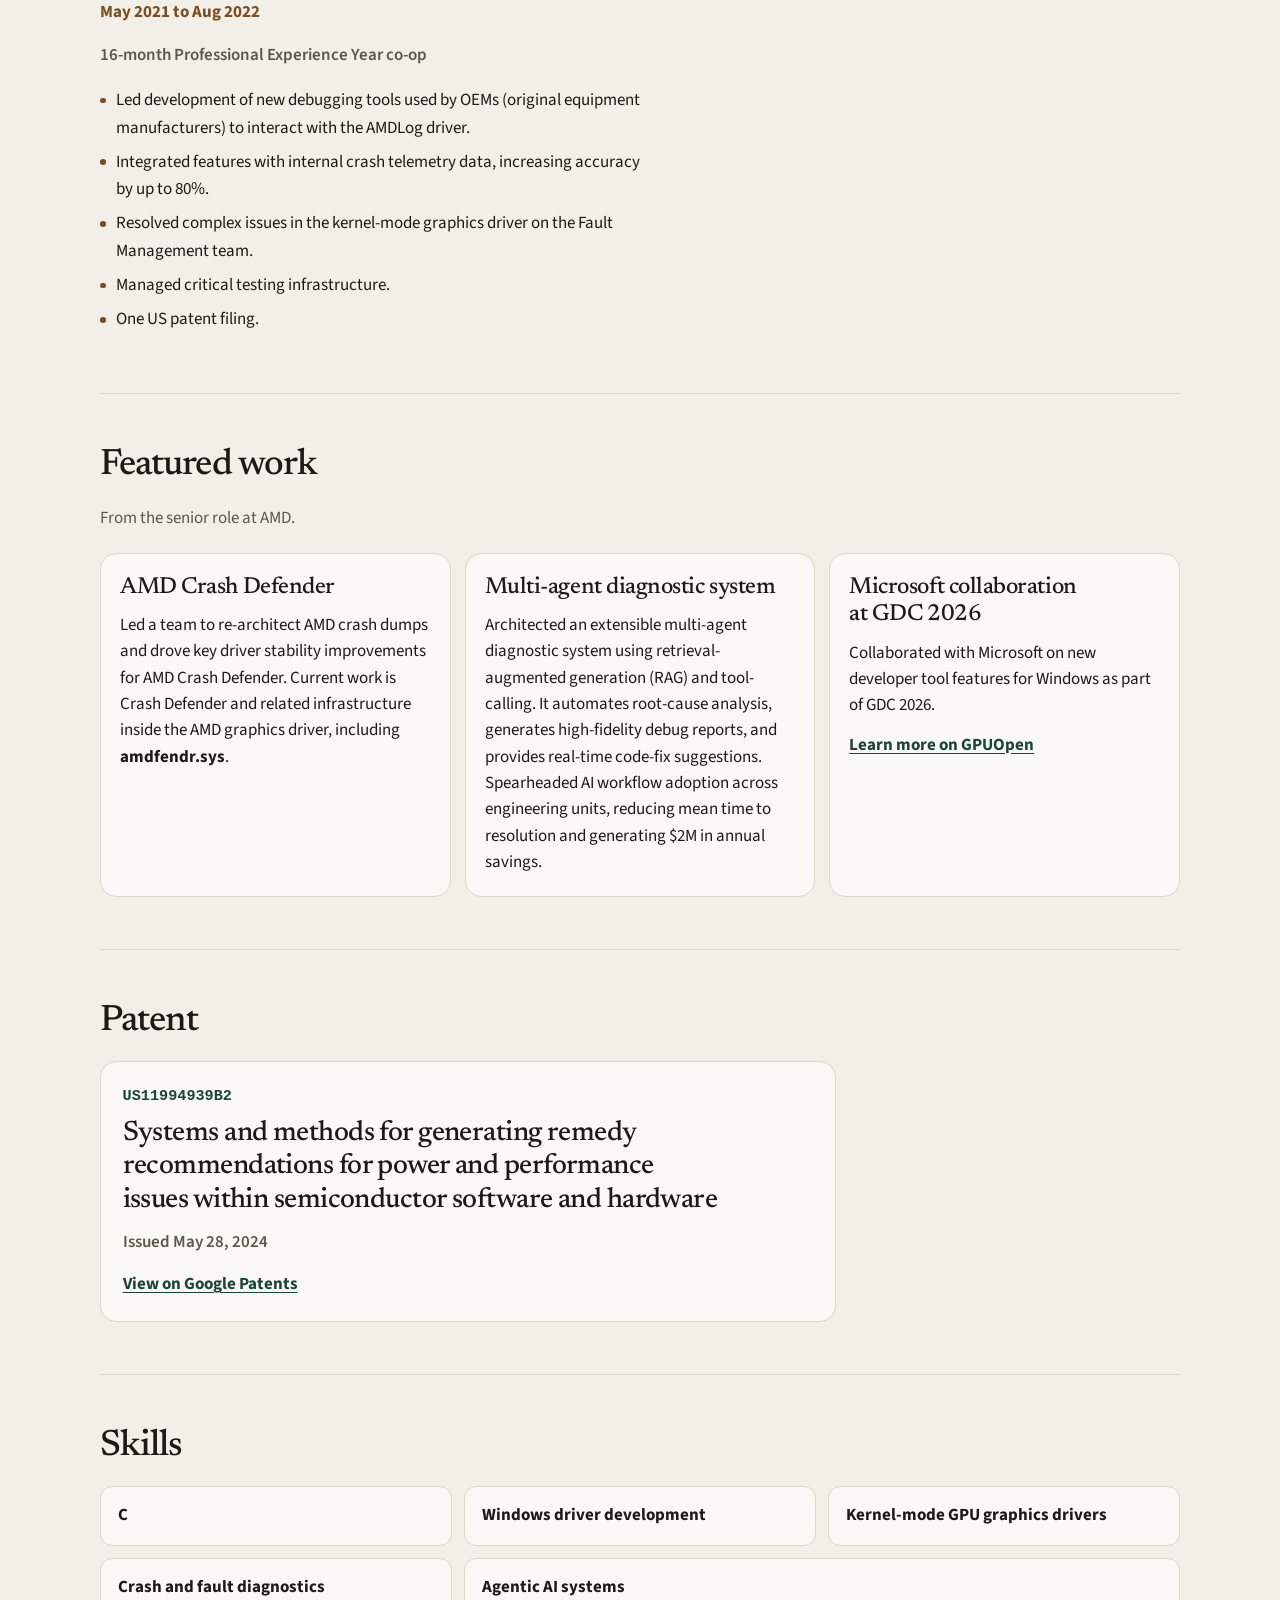
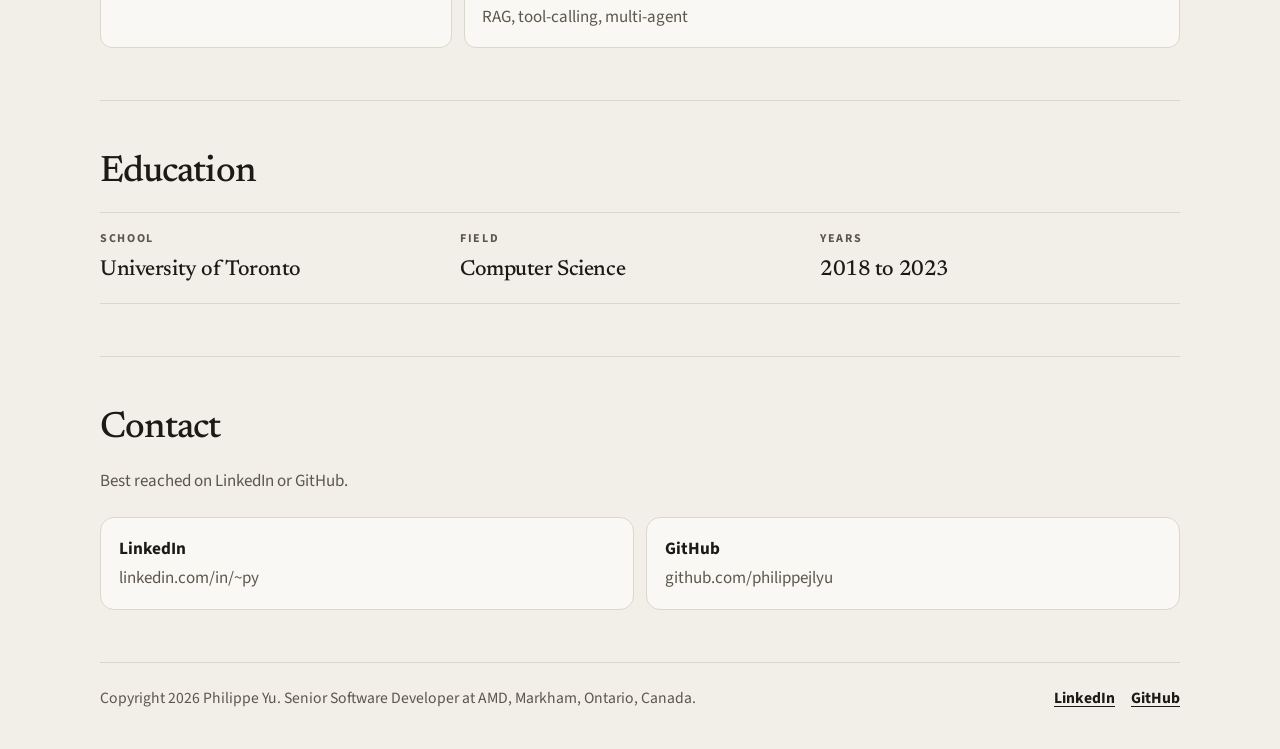
==== commit 3b89bfb4: "Rework the hero and experience layout into one AMD promotion. Drop the hero tagline, focus card, met" ====
--- a/preview/standalone.html
+++ b/preview/standalone.html
@@ -33,6 +33,7 @@
     <link rel="apple-touch-icon" href="[data-uri]">
     <link rel="me" href="https://github.com/philippejlyu">
     <link rel="me" href="https://www.linkedin.com/in/~py">
+
     <script>
       document.documentElement.classList.add("js");
     </script>
@@ -336,20 +337,11 @@
 }
 
 .hero .wrap {
-  padding-top: 3.25rem;
-  padding-bottom: 0.25rem;
-}
-
-.hero-grid {
-  display: grid;
-  gap: 1.75rem;
-  align-items: start;
+  padding-top: 3.6rem;
+  padding-bottom: 2.6rem;
 }
 
 .kicker,
-.now-kicker,
-.now-label,
-.work-index,
 .spec dt {
   font-size: 0.75rem;
   font-weight: 700;
@@ -357,55 +349,71 @@
   text-transform: uppercase;
 }
 
-.kicker,
-.now-kicker {
+.kicker {
   color: var(--accent);
-  margin-bottom: 0.85rem;
+  margin-bottom: 0.9rem;
 }
 
 .name {
   display: block;
   font-family: var(--serif);
   font-weight: 500;
-  font-size: clamp(2.9rem, 7.4vw, 5.35rem);
+  font-size: clamp(3rem, 8vw, 5.6rem);
   letter-spacing: -0.035em;
   line-height: 0.92;
   text-wrap: balance;
 }
 
-.role {
+.hero-role {
   display: block;
-  margin-top: 0.9rem;
+  margin-top: 1.05rem;
+  max-width: 24em;
   font-family: var(--sans);
-  font-weight: 700;
-  font-size: 1.2rem;
-  letter-spacing: 0;
-  line-height: 1.3;
+  font-weight: 600;
+  font-size: clamp(1.3rem, 2.3vw, 1.7rem);
+  letter-spacing: -0.022em;
+  line-height: 1.25;
+}
+
+.hero-role .at {
+  color: var(--brass);
+}
+
+.hero-bar {
+  display: flex;
+  flex-wrap: wrap;
+  align-items: center;
+  justify-content: space-between;
+  gap: 1rem 1.75rem;
+  margin-top: 1.85rem;
+  padding-top: 1.05rem;
+  border-top: 1px solid var(--line);
+}
+
+.hero-facts {
+  display: flex;
+  flex-direction: column;
+  gap: 0.15rem;
+}
+
+.org,
+.tenure {
+  font-weight: 600;
+  font-variant-numeric: tabular-nums;
 }
 
 .org {
-  margin-top: 0.3rem;
   color: var(--muted);
-  font-weight: 600;
-}
-
-.pitch {
-  margin-top: 1.15rem;
-  max-width: 34rem;
-  font-family: var(--serif);
-  font-style: italic;
-  font-weight: 500;
-  font-size: clamp(1.35rem, 2.2vw, 1.7rem);
-  line-height: 1.35;
-  letter-spacing: -0.02em;
-  text-wrap: balance;
+}
+
+.tenure {
+  color: var(--ink);
 }
 
 .hero-actions {
   display: flex;
   flex-wrap: wrap;
   gap: 0.65rem;
-  margin-top: 1.5rem;
 }
 
 .button {
@@ -440,99 +448,14 @@
   border-color: var(--ink);
 }
 
-.now {
-  background: var(--bg-elevated);
-  border: 1px solid var(--line);
-  border-radius: 16px;
-  padding: 1.2rem 1.25rem 1.3rem;
-}
-
-.now-title {
-  font-family: var(--serif);
-  font-size: 1.55rem;
-  font-weight: 500;
-  letter-spacing: -0.02em;
-  line-height: 1.2;
-}
-
-.now-meta {
-  margin-top: 0.25rem;
-  color: var(--muted);
-  font-weight: 600;
-}
-
-.now-focus {
-  margin-top: 0.95rem;
-  padding-top: 0.9rem;
-  border-top: 1px solid var(--line);
-  line-height: 1.5;
-}
-
-.now-label {
-  display: block;
-  color: var(--brass);
-  margin-bottom: 0.35rem;
-}
-
-.stats {
-  display: grid;
-  grid-template-columns: 1fr;
-  margin-top: 2.5rem;
-  border-top: 1px solid var(--line);
-}
-
-.stats li {
-  padding: 1.15rem 0 1.2rem;
-}
-
-.stats li + li {
-  border-top: 1px solid var(--line);
-}
-
-.stat-value {
-  font-family: var(--serif);
-  font-size: clamp(1.85rem, 3vw, 2.45rem);
-  font-weight: 500;
-  letter-spacing: -0.03em;
-  line-height: 1.1;
-}
-
-.stat-value a {
-  color: inherit;
-  text-decoration-thickness: 1px;
-  text-underline-offset: 0.12em;
-}
-
-.stat-label {
-  margin-top: 0.4rem;
-  max-width: 36ch;
-  color: var(--muted);
-  font-size: 0.98rem;
-  line-height: 1.45;
-}
-
 .section .wrap {
   border-top: 1px solid var(--line);
-  padding-top: 3rem;
-  padding-bottom: 3rem;
-}
-
-.section-heading {
-  display: flex;
-  align-items: baseline;
-  gap: 0.75rem;
-  margin-bottom: 1rem;
-}
-
-.section-index {
-  font-variant-numeric: tabular-nums;
-  font-size: 0.82rem;
-  font-weight: 700;
-  letter-spacing: 0.08em;
-  color: var(--brass);
+  padding-top: 3.25rem;
+  padding-bottom: 3.25rem;
 }
 
 h2 {
+  margin-bottom: 1.15rem;
   font-family: var(--serif);
   font-weight: 500;
   font-size: clamp(1.8rem, 3vw, 2.3rem);
@@ -554,52 +477,85 @@
 }
 
 .prose {
-  max-width: 65ch;
+  max-width: 68ch;
+  font-size: 1.125rem;
+  line-height: 1.65;
 }
 
 .prose p + p {
-  margin-top: 1rem;
-}
-
-.timeline {
-  margin-top: 0.25rem;
-}
-
-.timeline > li {
-  display: grid;
-  grid-template-columns: 1fr;
-  gap: 0.3rem;
-  padding: 1.4rem 0;
-  border-top: 1px solid var(--line);
-}
-
-.timeline > li:last-child {
+  margin-top: 1.1rem;
+}
+
+.roles {
+  display: flex;
+  flex-direction: column;
+}
+
+.role {
+  padding-bottom: 2.15rem;
+  margin-bottom: 2.15rem;
   border-bottom: 1px solid var(--line);
 }
 
+.role:last-child {
+  margin-bottom: 0;
+  padding-bottom: 0;
+  border-bottom: 0;
+}
+
+.role-head {
+  display: flex;
+  flex-wrap: wrap;
+  justify-content: space-between;
+  align-items: flex-start;
+  gap: 0.85rem 2rem;
+}
+
+.role-org {
+  font-family: var(--serif);
+  font-size: 1.45rem;
+  font-weight: 500;
+  letter-spacing: -0.02em;
+  line-height: 1.1;
+}
+
+.role-place {
+  margin-top: 0.28rem;
+  color: var(--muted);
+  font-weight: 600;
+}
+
+.role h3 {
+  font-size: clamp(1.55rem, 2.4vw, 2rem);
+}
+
 .when {
-  color: var(--muted);
+  margin-top: 0.4rem;
+  color: var(--brass);
   font-weight: 700;
   font-variant-numeric: tabular-nums;
-  font-size: 0.95rem;
-}
-
-.timeline h3 {
-  font-size: 1.45rem;
-}
-
-.where {
-  margin-top: 0.2rem;
-  font-weight: 700;
+}
+
+.promotion {
+  margin-top: 1.05rem;
+  padding-left: 0.9rem;
+  border-left: 2px solid var(--accent);
+  max-width: 40rem;
+  font-family: var(--serif);
+  font-style: italic;
+  font-weight: 500;
+  font-size: 1.18rem;
+  line-height: 1.45;
 }
 
 .role-note {
-  margin-top: 0.25rem;
+  margin-top: 0.95rem;
   color: var(--muted);
+  font-weight: 600;
 }
 
 .role-list {
-  margin-top: 0.8rem;
+  margin-top: 1.15rem;
   max-width: 68ch;
 }
 
@@ -636,10 +592,6 @@
   border-radius: 16px;
 }
 
-.work-index {
-  color: var(--brass);
-}
-
 .work-card h3 {
   font-size: 1.45rem;
   text-wrap: balance;
@@ -650,8 +602,7 @@
 }
 
 .work-link {
-  margin-top: auto;
-  padding-top: 0.35rem;
+  padding-top: 0.15rem;
 }
 
 .text-link {
@@ -820,38 +771,33 @@
   .contact-list {
     grid-template-columns: 1fr 1fr;
   }
-}
-
-@media (min-width: 800px) {
-  .stats {
-    grid-template-columns: repeat(3, minmax(0, 1fr));
-  }
-
-  .stats li {
-    padding: 1.3rem 1.4rem 1.4rem;
-  }
-
-  .stats li:first-child {
-    padding-left: 0;
-  }
-
-  .stats li + li {
-    border-top: 0;
-    border-left: 1px solid var(--line);
-  }
-
-  .timeline > li {
-    grid-template-columns: 12.5rem minmax(0, 1fr);
-    gap: 0.4rem 2rem;
-    padding: 1.6rem 0;
-  }
-}
-
-@media (min-width: 900px) {
-  .hero-grid {
-    grid-template-columns: minmax(0, 1.45fr) minmax(17rem, 0.8fr);
-    gap: 2rem 3.5rem;
-    align-items: end;
+
+  .hero-facts {
+    flex-direction: row;
+    align-items: baseline;
+    gap: 0.85rem;
+  }
+
+  .tenure::before {
+    content: "";
+    display: inline-block;
+    width: 0.32rem;
+    height: 0.32rem;
+    margin-right: 0.85rem;
+    border-radius: 50%;
+    background: var(--brass);
+    vertical-align: 0.08em;
+  }
+
+  .role-where {
+    padding-top: 0.4rem;
+    text-align: right;
+  }
+}
+
+@media (max-width: 699px) {
+  .hero-actions {
+    width: 100%;
   }
 }
 
@@ -906,7 +852,7 @@
   body,
   .site-header,
   .work-card,
-  .now,
+  .role,
   .skills li,
   .patent,
   .contact-list a,
@@ -1012,128 +958,97 @@
     <main id="content" tabindex="-1">
       <section class="hero" aria-labelledby="hero-heading">
         <div class="wrap">
-          <div class="hero-grid">
-            <div class="hero-copy">
-              <p class="kicker">Systems and software engineer</p>
-              <h1 id="hero-heading">
-                <span class="name">Philippe Yu</span>
-                <span class="role">Senior Software Developer</span>
-              </h1>
-              <p class="org">AMD, Markham, Ontario, Canada</p>
-              <p class="pitch">Kernel-mode GPU graphics drivers and agentic systems for crash diagnostics.</p>
-              <div class="hero-actions">
-                <a class="button button-primary" href="https://www.linkedin.com/in/~py" rel="me noopener noreferrer" target="_blank">LinkedIn<span class="sr-only"> (opens in a new tab)</span></a>
-                <a class="button button-secondary" href="https://github.com/philippejlyu" rel="me noopener noreferrer" target="_blank">GitHub<span class="sr-only"> (opens in a new tab)</span></a>
-              </div>
+          <p class="kicker">Systems and software engineer</p>
+          <h1 id="hero-heading">
+            <span class="name">Philippe Yu</span>
+            <span class="hero-role">Senior Software Developer <span class="at">at AMD</span></span>
+          </h1>
+          <div class="hero-bar">
+            <div class="hero-facts">
+              <p class="org">Markham, Ontario, Canada</p>
+              <p class="tenure"><time datetime="2025-07">Jul 2025</time> to Present</p>
             </div>
-            <aside class="now" aria-label="Current role">
-              <p class="now-kicker">Now</p>
-              <p class="now-title">Senior Software Developer</p>
-              <p class="now-meta"><time datetime="2025-07">Jul 2025</time> to Present</p>
-              <p class="now-meta">AMD, Markham, Ontario, Canada</p>
-              <p class="now-focus"><span class="now-label">Focus</span> Windows kernel-mode GPU driver reliability and crash diagnostics at scale, and agentic AI systems that automate root-cause analysis.</p>
-            </aside>
-          </div>
-          <ul class="stats" role="list">
-            <li>
-              <p class="stat-value">$2M</p>
-              <p class="stat-label">Annual savings from AI workflow adoption across engineering units, reducing mean time to resolution.</p>
-            </li>
-            <li>
-              <p class="stat-value">Up to 80%</p>
-              <p class="stat-label">Accuracy increase from debugging features integrated with internal crash telemetry, during the AMD co-op.</p>
-            </li>
-            <li>
-              <p class="stat-value"><a href="#patent">US11994939B2</a></p>
-              <p class="stat-label">Patent issued May 28, 2024.</p>
-            </li>
-          </ul>
-        </div>
-      </section>
-
-      <section id="about" class="section" aria-labelledby="about-heading">
-        <div class="wrap">
-          <div class="section-heading">
-            <span class="section-index" aria-hidden="true">01</span>
-            <h2 id="about-heading">About</h2>
-          </div>
-          <div class="prose">
-            <p>I'm a systems and software engineer at AMD in Markham, Ontario, focused on kernel work in the GPU graphics driver and on architecting agentic systems. Recent work includes AMD Crash Defender and related infrastructure inside the AMD graphics driver, including <code>amdfendr.sys</code>.</p>
-            <p>I studied Computer Science at the University of Toronto from 2018 to 2023.</p>
+            <div class="hero-actions">
+              <a class="button button-primary" href="https://www.linkedin.com/in/~py" rel="me noopener noreferrer" target="_blank">LinkedIn<span class="sr-only"> (opens in a new tab)</span></a>
+              <a class="button button-secondary" href="https://github.com/philippejlyu" rel="me noopener noreferrer" target="_blank">GitHub<span class="sr-only"> (opens in a new tab)</span></a>
+            </div>
           </div>
         </div>
       </section>
 
+      <section id="about" class="section" aria-labelledby="about-heading">
+        <div class="wrap">
+          <h2 id="about-heading">About</h2>
+          <div class="prose">
+            <p>I work on Windows kernel-mode GPU graphics drivers at AMD in Markham. The heart of that work is crash and fault diagnostics and driver reliability: getting to the cause of a failure, and making the driver more stable. Alongside it, I architect multi-agent systems that use retrieval-augmented generation and tool-calling to automate root-cause analysis, generate high-fidelity debug reports, and offer real-time code-fix suggestions.</p>
+            <p>Kernel-mode drivers, crash diagnostics, and those agentic systems are where I go deep. I led a team to re-architect AMD crash dumps and drove key driver stability improvements for AMD Crash Defender. I spearheaded AI workflow adoption across engineering units, reducing mean time to resolution and generating $2M in annual savings, and collaborated with Microsoft on new developer tool features for Windows as part of GDC 2026.</p>
+          </div>
+        </div>
+      </section>
+
       <section id="experience" class="section" aria-labelledby="experience-heading">
         <div class="wrap">
-          <div class="section-heading">
-            <span class="section-index" aria-hidden="true">02</span>
-            <h2 id="experience-heading">Experience</h2>
+          <h2 id="experience-heading">Experience</h2>
+          <div class="roles">
+            <article class="role">
+              <header class="role-head">
+                <div class="role-title">
+                  <h3>Senior Software Developer</h3>
+                  <p class="when"><time datetime="2025-07">Jul 2025</time> to Present</p>
+                </div>
+                <div class="role-where">
+                  <p class="role-org">AMD</p>
+                  <p class="role-place">Markham, Ontario, Canada</p>
+                </div>
+              </header>
+              <p class="promotion">Promoted from Software Development Engineer 2, <time datetime="2023-06">Jun 2023</time> to <time datetime="2025-07">Jul 2025</time>.</p>
+              <ul class="role-list" role="list">
+                <li>Architected an extensible multi-agent diagnostic system using RAG and tool-calling to automate root-cause analysis, generate high-fidelity debug reports, and provide real-time code-fix suggestions.</li>
+                <li>Spearheaded AI workflow adoption across engineering units, reducing mean time to resolution and generating $2M in annual savings.</li>
+                <li>Led a team to re-architect AMD crash dumps and drove key driver stability improvements for AMD Crash Defender.</li>
+                <li>Collaborated with Microsoft on new developer tool features for Windows as part of <a href="https://gpuopen.com/learn/amd-microsoft-gdc-2026/" target="_blank" rel="noopener noreferrer">GDC 2026</a><span class="sr-only"> (opens in a new tab)</span>.</li>
+              </ul>
+            </article>
+            <article class="role">
+              <header class="role-head">
+                <div class="role-title">
+                  <h3>Software Developer, PEY Co-op</h3>
+                  <p class="when"><time datetime="2021-05">May 2021</time> to <time datetime="2022-08">Aug 2022</time></p>
+                </div>
+                <div class="role-where">
+                  <p class="role-org">AMD</p>
+                </div>
+              </header>
+              <p class="role-note">16-month Professional Experience Year co-op</p>
+              <ul class="role-list" role="list">
+                <li>Led development of new debugging tools used by OEMs (original equipment manufacturers) to interact with the AMDLog driver.</li>
+                <li>Integrated features with internal crash telemetry data, increasing accuracy by up to 80%.</li>
+                <li>Resolved complex issues in the kernel-mode graphics driver on the Fault Management team.</li>
+                <li>Managed critical testing infrastructure.</li>
+                <li>One US patent filing.</li>
+              </ul>
+            </article>
           </div>
-          <p class="lede">Roles at AMD, most recent first.</p>
-          <ol class="timeline" role="list">
-            <li>
-              <p class="when"><time datetime="2025-07">Jul 2025</time> to Present</p>
-              <article>
-                <h3>Senior Software Developer</h3>
-                <p class="where">AMD, Markham, Ontario, Canada</p>
-                <ul class="role-list" role="list">
-                  <li>Architected an extensible multi-agent diagnostic system using RAG and tool-calling to automate root-cause analysis, generate high-fidelity debug reports, and provide real-time code-fix suggestions.</li>
-                  <li>Spearheaded AI workflow adoption across engineering units, reducing mean time to resolution and generating $2M in annual savings.</li>
-                  <li>Led a team to re-architect AMD crash dumps and drove key driver stability improvements for AMD Crash Defender.</li>
-                  <li>Collaborated with Microsoft on new developer tool features for Windows as part of <a href="https://gpuopen.com/learn/amd-microsoft-gdc-2026/" target="_blank" rel="noopener noreferrer">GDC 2026</a><span class="sr-only"> (opens in a new tab)</span>.</li>
-                </ul>
-              </article>
-            </li>
-            <li>
-              <p class="when"><time datetime="2023-06">Jun 2023</time> to <time datetime="2025-07">Jul 2025</time></p>
-              <article>
-                <h3>Software Development Engineer 2</h3>
-                <p class="where">AMD</p>
-              </article>
-            </li>
-            <li>
-              <p class="when"><time datetime="2021-05">May 2021</time> to <time datetime="2022-08">Aug 2022</time></p>
-              <article>
-                <h3>Software Developer Co-op</h3>
-                <p class="where">AMD</p>
-                <p class="role-note">16-month PEY (Professional Experience Year) internship</p>
-                <ul class="role-list" role="list">
-                  <li>Led development of new debugging tools used by OEMs (original equipment manufacturers) to interact with the AMDLog driver.</li>
-                  <li>Integrated features with internal crash telemetry data, increasing accuracy by up to 80%.</li>
-                  <li>Resolved complex issues in the kernel-mode graphics driver on the Fault Management team.</li>
-                  <li>Managed critical testing infrastructure.</li>
-                  <li>One US patent filing.</li>
-                </ul>
-              </article>
-            </li>
-          </ol>
         </div>
       </section>
 
       <section id="work" class="section" aria-labelledby="work-heading">
         <div class="wrap">
-          <div class="section-heading">
-            <span class="section-index" aria-hidden="true">03</span>
-            <h2 id="work-heading">Featured work</h2>
-          </div>
+          <h2 id="work-heading">Featured work</h2>
           <p class="lede">From the senior role at AMD.</p>
           <div class="work-grid">
             <article class="work-card">
-              <p class="work-index" aria-hidden="true">01</p>
               <h3>AMD Crash Defender</h3>
               <p>Led a team to re-architect AMD crash dumps and drove key driver stability improvements for AMD Crash Defender. Current work is Crash Defender and related infrastructure inside the AMD graphics driver, including <code>amdfendr.sys</code>.</p>
             </article>
             <article class="work-card">
-              <p class="work-index" aria-hidden="true">02</p>
               <h3>Multi-agent diagnostic system</h3>
               <p>Architected an extensible multi-agent diagnostic system using retrieval-augmented generation (RAG) and tool-calling. It automates root-cause analysis, generates high-fidelity debug reports, and provides real-time code-fix suggestions. Spearheaded AI workflow adoption across engineering units, reducing mean time to resolution and generating $2M in annual savings.</p>
             </article>
             <article class="work-card">
-              <p class="work-index" aria-hidden="true">03</p>
               <h3>Microsoft collaboration at GDC 2026</h3>
               <p>Collaborated with Microsoft on new developer tool features for Windows as part of GDC 2026.</p>
-              <p class="work-link"><a class="text-link" href="https://gpuopen.com/learn/amd-microsoft-gdc-2026/" target="_blank" rel="noopener noreferrer">GPUOpen write-up<span class="sr-only"> (opens in a new tab)</span></a></p>
+              <p class="work-link"><a class="text-link" href="https://gpuopen.com/learn/amd-microsoft-gdc-2026/" target="_blank" rel="noopener noreferrer">Learn more on GPUOpen<span class="sr-only"> (opens in a new tab)</span></a></p>
             </article>
           </div>
         </div>
@@ -1141,10 +1056,7 @@
 
       <section id="patent" class="section" aria-labelledby="patent-heading">
         <div class="wrap">
-          <div class="section-heading">
-            <span class="section-index" aria-hidden="true">04</span>
-            <h2 id="patent-heading">Patent</h2>
-          </div>
+          <h2 id="patent-heading">Patent</h2>
           <article class="patent">
             <p class="patent-id">US11994939B2</p>
             <h3>Systems and methods for generating remedy recommendations for power and performance issues within semiconductor software and hardware</h3>
@@ -1156,10 +1068,7 @@
 
       <section id="skills" class="section" aria-labelledby="skills-heading">
         <div class="wrap">
-          <div class="section-heading">
-            <span class="section-index" aria-hidden="true">05</span>
-            <h2 id="skills-heading">Skills</h2>
-          </div>
+          <h2 id="skills-heading">Skills</h2>
           <ul class="skills" role="list">
             <li>C</li>
             <li>Windows driver development</li>
@@ -1172,10 +1081,7 @@
 
       <section id="education" class="section" aria-labelledby="education-heading">
         <div class="wrap">
-          <div class="section-heading">
-            <span class="section-index" aria-hidden="true">06</span>
-            <h2 id="education-heading">Education</h2>
-          </div>
+          <h2 id="education-heading">Education</h2>
           <dl class="spec">
             <div>
               <dt>School</dt>
@@ -1195,10 +1101,7 @@
 
       <section id="contact" class="section" aria-labelledby="contact-heading">
         <div class="wrap">
-          <div class="section-heading">
-            <span class="section-index" aria-hidden="true">07</span>
-            <h2 id="contact-heading">Contact</h2>
-          </div>
+          <h2 id="contact-heading">Contact</h2>
           <p class="lede">Best reached on LinkedIn or GitHub.</p>
           <ul class="contact-list" role="list">
             <li>
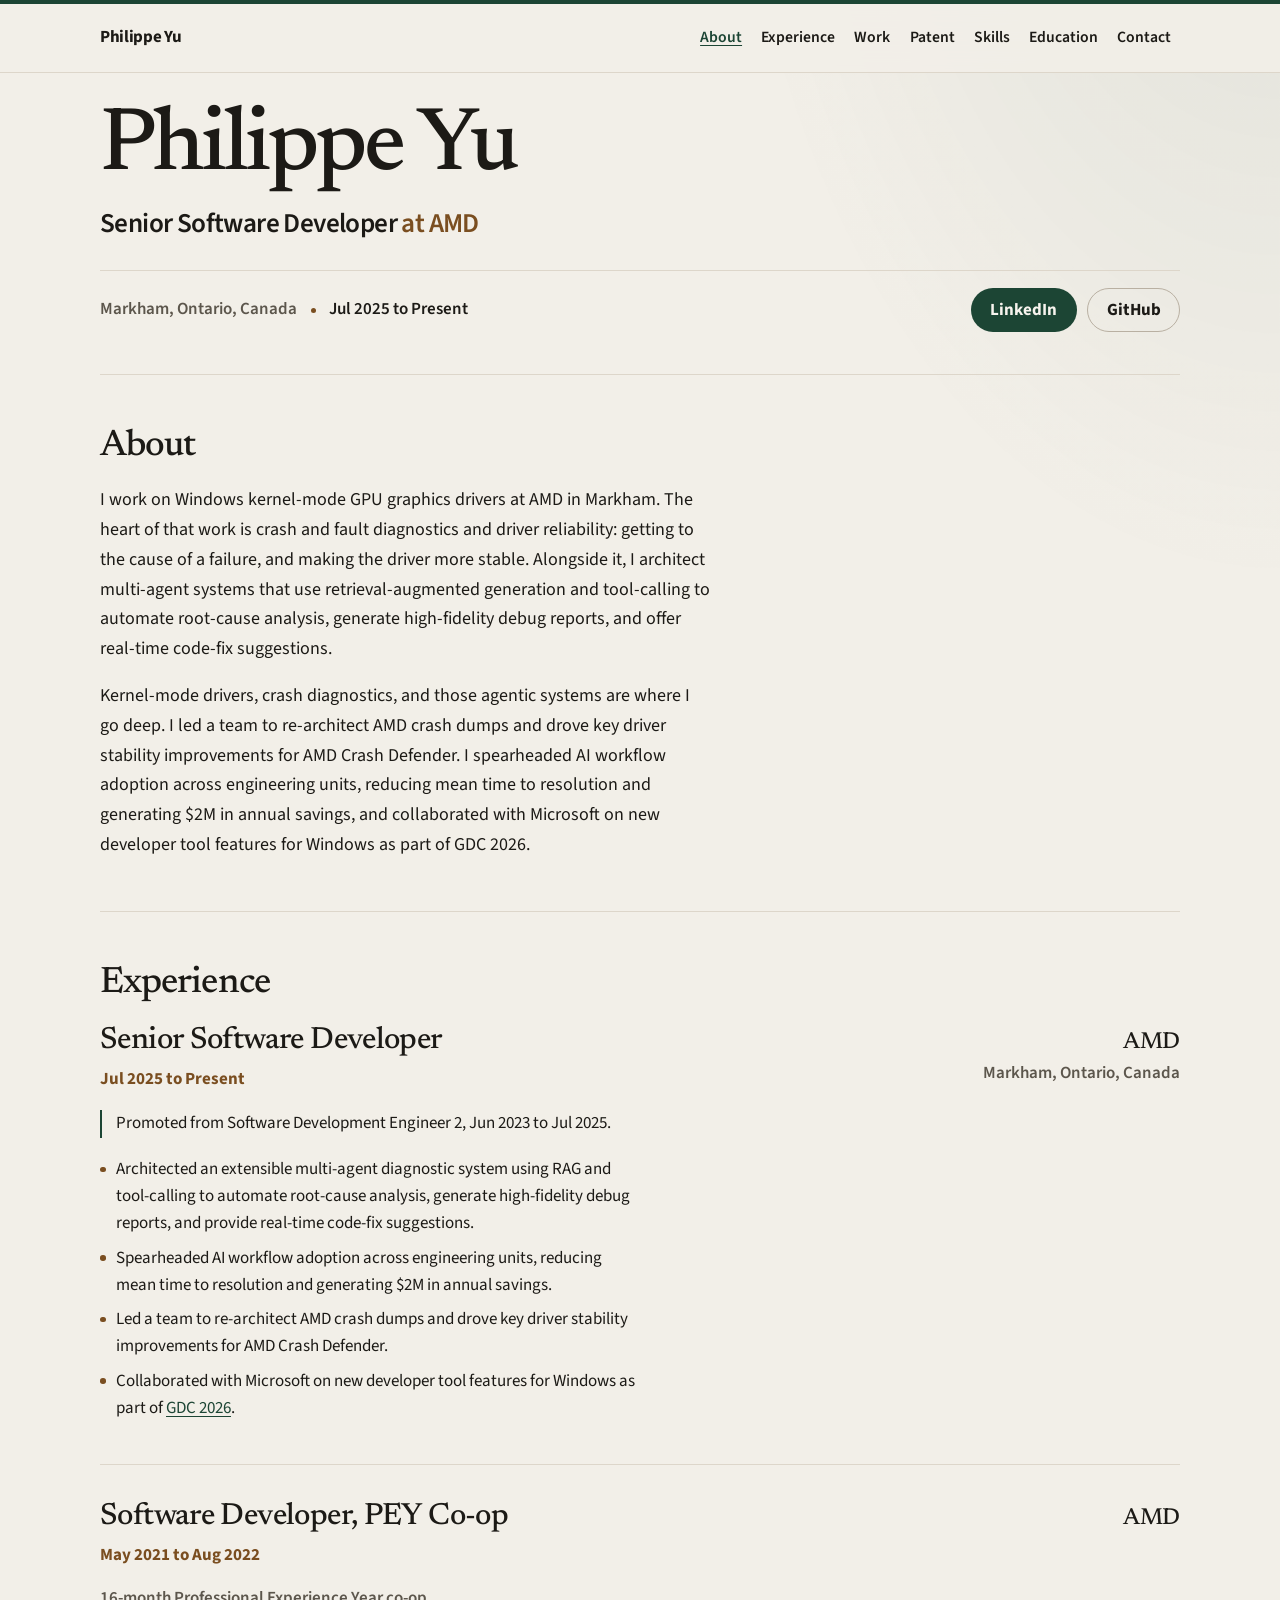
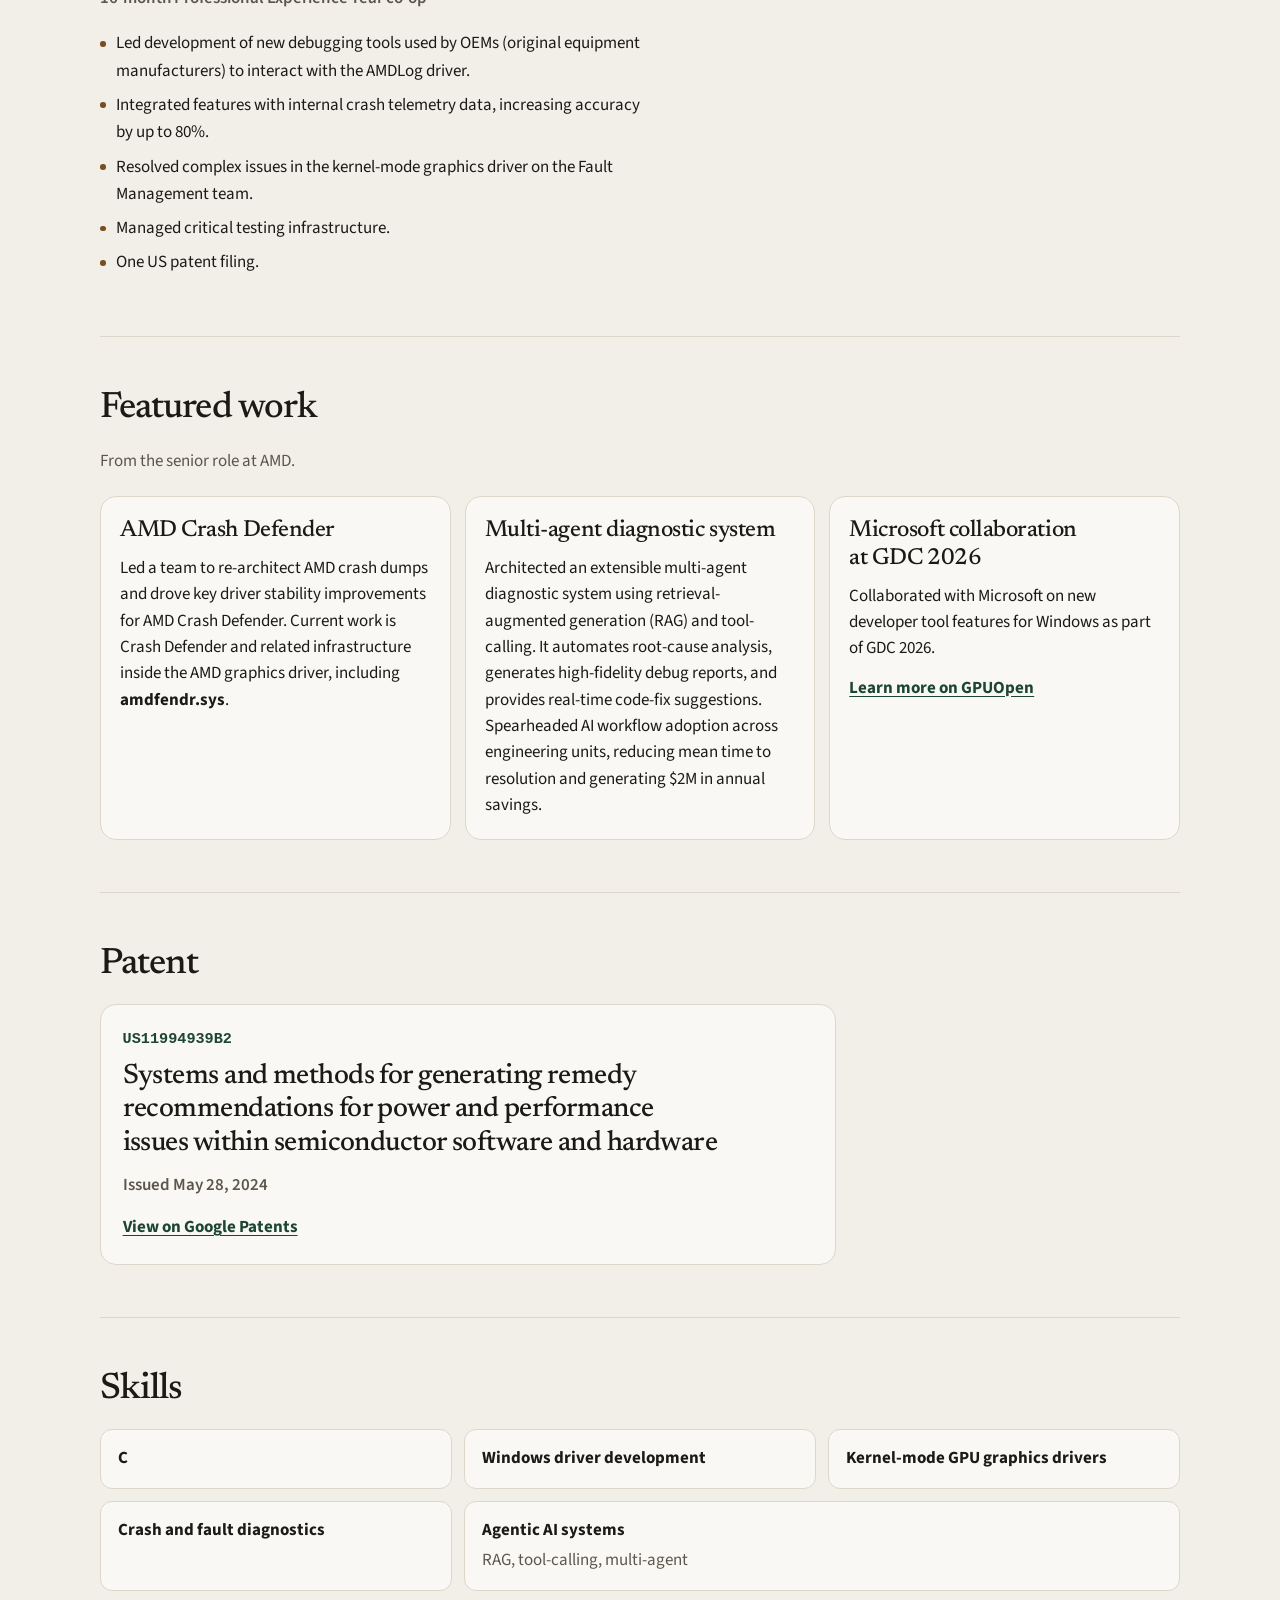
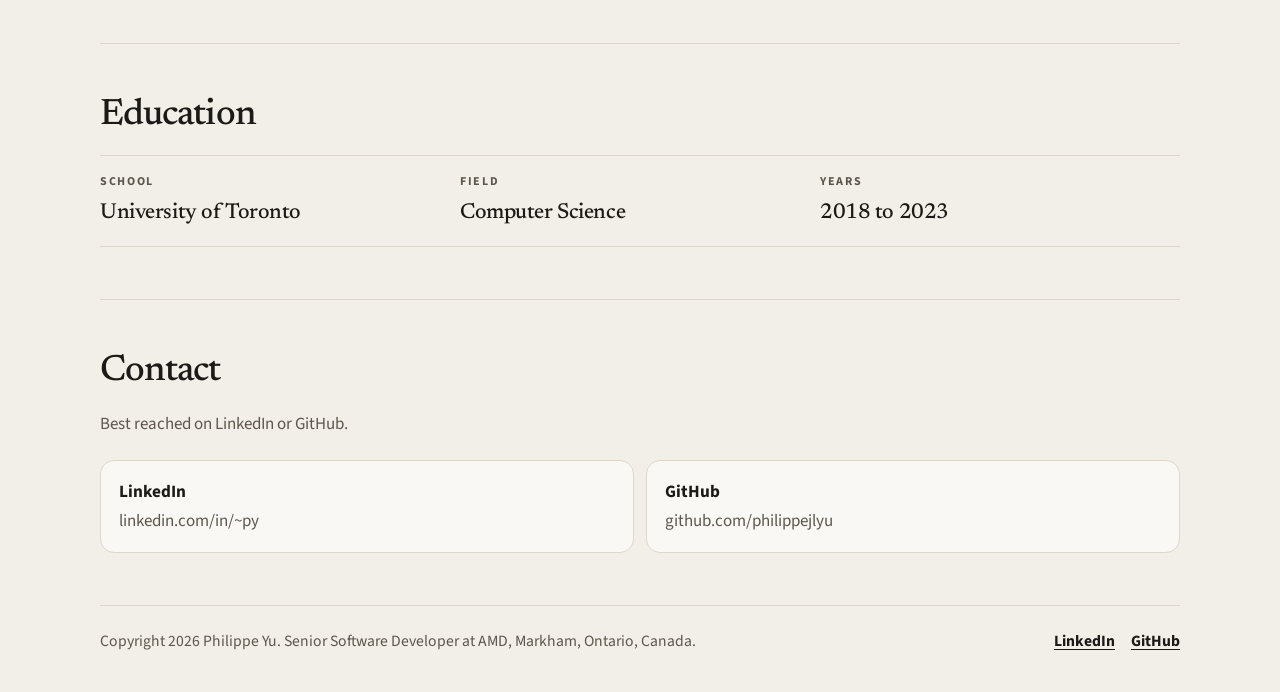
==== commit 26c06380: "Remove the masthead kicker and set the promotion in body type. The name sits at the top of the hero." ====
--- a/preview/standalone.html
+++ b/preview/standalone.html
@@ -337,21 +337,15 @@
 }
 
 .hero .wrap {
-  padding-top: 3.6rem;
+  padding-top: 2.15rem;
   padding-bottom: 2.6rem;
 }
 
-.kicker,
 .spec dt {
   font-size: 0.75rem;
   font-weight: 700;
   letter-spacing: 0.14em;
   text-transform: uppercase;
-}
-
-.kicker {
-  color: var(--accent);
-  margin-bottom: 0.9rem;
 }
 
 .name {
@@ -540,12 +534,13 @@
   margin-top: 1.05rem;
   padding-left: 0.9rem;
   border-left: 2px solid var(--accent);
-  max-width: 40rem;
-  font-family: var(--serif);
-  font-style: italic;
-  font-weight: 500;
-  font-size: 1.18rem;
-  line-height: 1.45;
+  max-width: 68ch;
+  color: var(--ink);
+  font-family: var(--sans);
+  font-style: normal;
+  font-weight: 400;
+  font-size: 1.0625rem;
+  line-height: 1.6;
 }
 
 .role-note {
@@ -958,7 +953,6 @@
     <main id="content" tabindex="-1">
       <section class="hero" aria-labelledby="hero-heading">
         <div class="wrap">
-          <p class="kicker">Systems and software engineer</p>
           <h1 id="hero-heading">
             <span class="name">Philippe Yu</span>
             <span class="hero-role">Senior Software Developer <span class="at">at AMD</span></span>
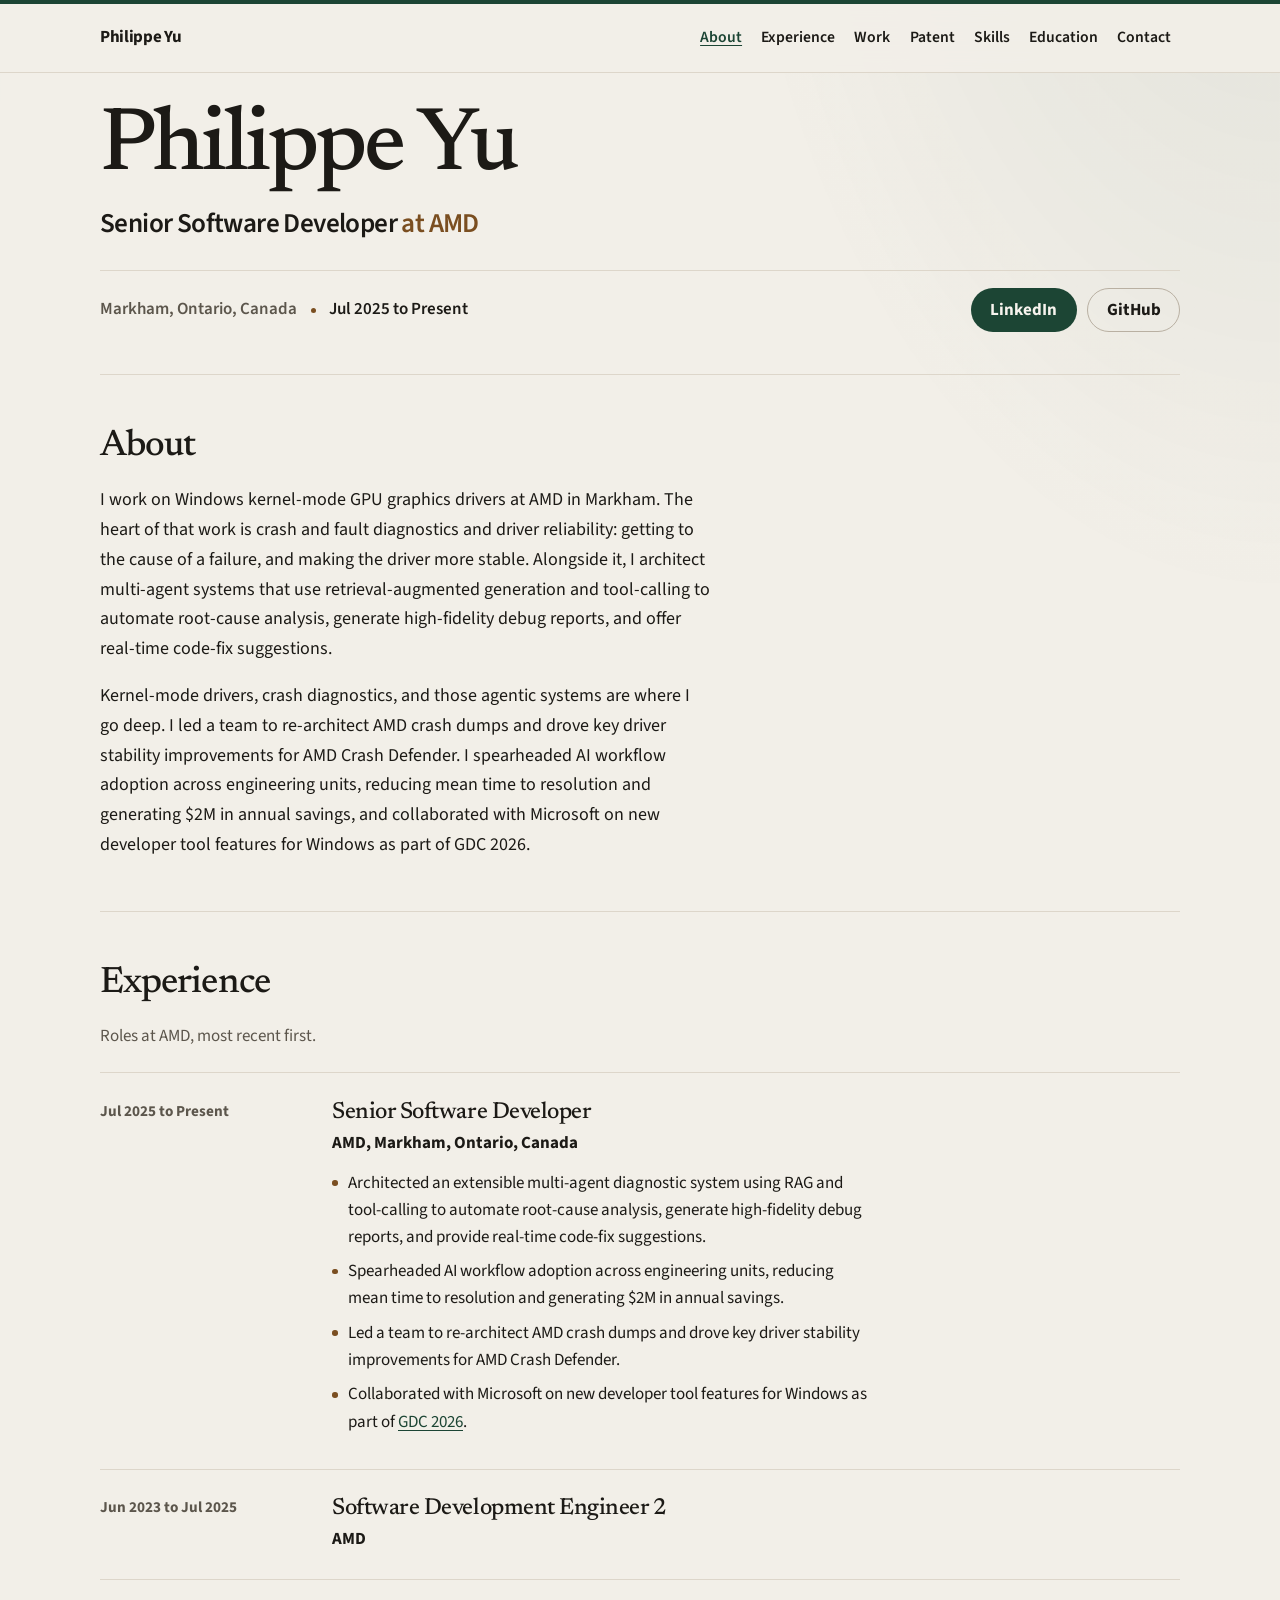
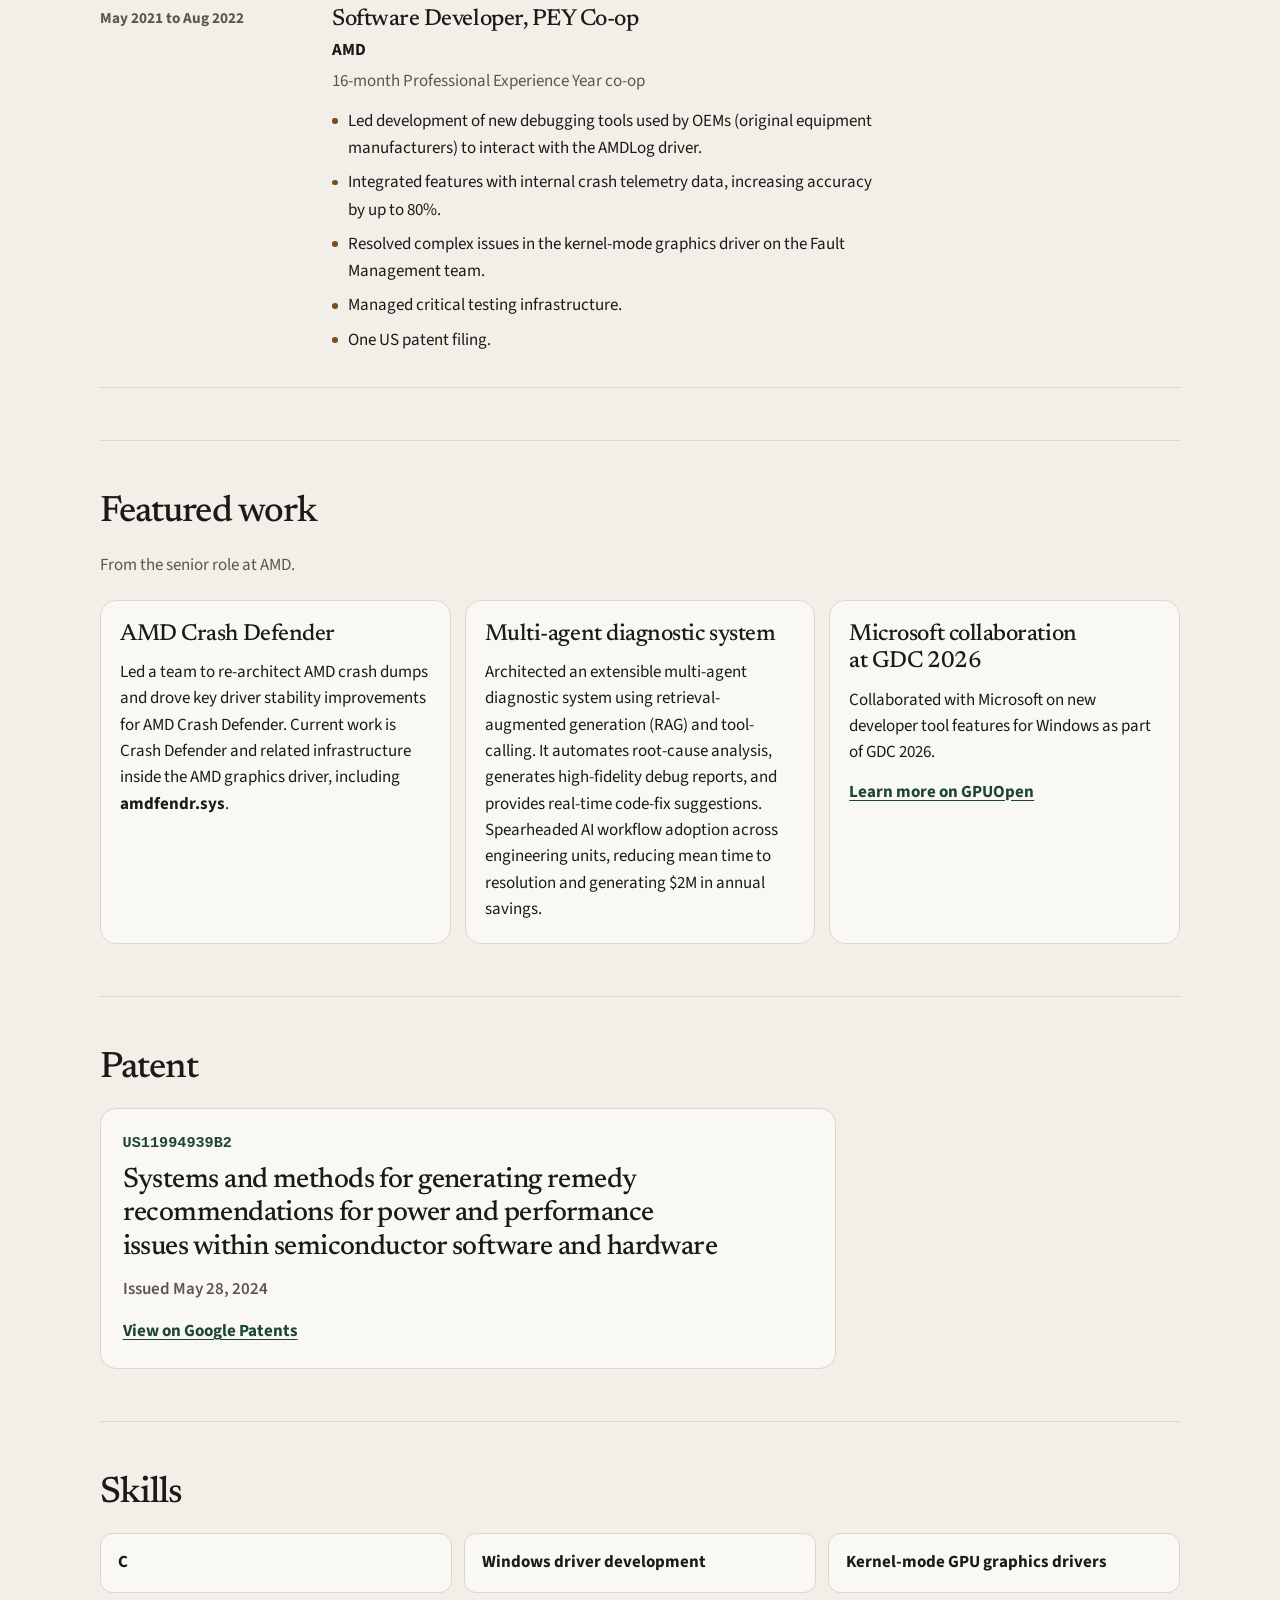
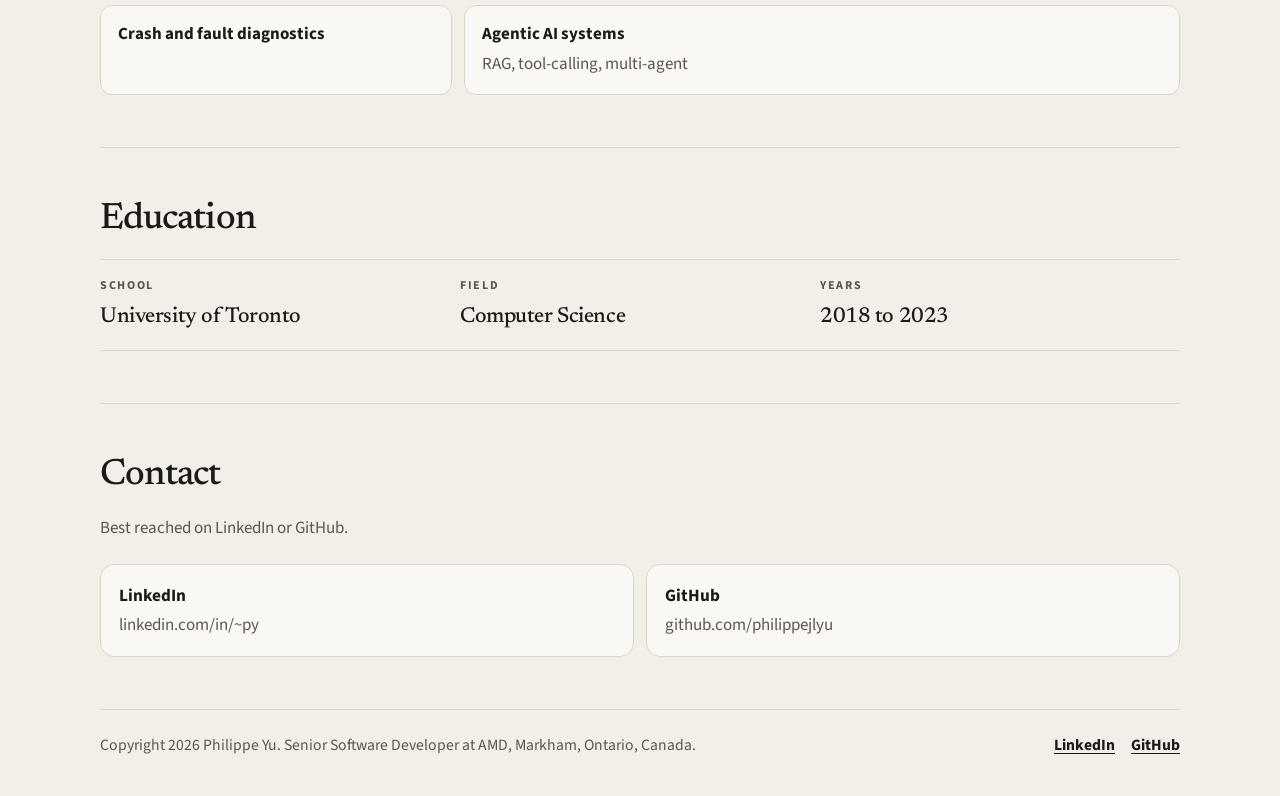
==== commit 1f6d770b: "Split the AMD roles back into separate experience entries. Senior Software Developer and Software De" ====
--- a/preview/standalone.html
+++ b/preview/standalone.html
@@ -480,77 +480,45 @@
   margin-top: 1.1rem;
 }
 
-.roles {
-  display: flex;
-  flex-direction: column;
-}
-
-.role {
-  padding-bottom: 2.15rem;
-  margin-bottom: 2.15rem;
+.timeline {
+  margin-top: 0.25rem;
+}
+
+.timeline > li {
+  display: grid;
+  grid-template-columns: 1fr;
+  gap: 0.3rem;
+  padding: 1.4rem 0;
+  border-top: 1px solid var(--line);
+}
+
+.timeline > li:last-child {
   border-bottom: 1px solid var(--line);
 }
 
-.role:last-child {
-  margin-bottom: 0;
-  padding-bottom: 0;
-  border-bottom: 0;
-}
-
-.role-head {
-  display: flex;
-  flex-wrap: wrap;
-  justify-content: space-between;
-  align-items: flex-start;
-  gap: 0.85rem 2rem;
-}
-
-.role-org {
-  font-family: var(--serif);
+.when {
+  color: var(--muted);
+  font-weight: 700;
+  font-variant-numeric: tabular-nums;
+  font-size: 0.95rem;
+}
+
+.timeline h3 {
   font-size: 1.45rem;
-  font-weight: 500;
-  letter-spacing: -0.02em;
-  line-height: 1.1;
-}
-
-.role-place {
-  margin-top: 0.28rem;
+}
+
+.where {
+  margin-top: 0.2rem;
+  font-weight: 700;
+}
+
+.role-note {
+  margin-top: 0.25rem;
   color: var(--muted);
-  font-weight: 600;
-}
-
-.role h3 {
-  font-size: clamp(1.55rem, 2.4vw, 2rem);
-}
-
-.when {
-  margin-top: 0.4rem;
-  color: var(--brass);
-  font-weight: 700;
-  font-variant-numeric: tabular-nums;
-}
-
-.promotion {
-  margin-top: 1.05rem;
-  padding-left: 0.9rem;
-  border-left: 2px solid var(--accent);
-  max-width: 68ch;
-  color: var(--ink);
-  font-family: var(--sans);
-  font-style: normal;
-  font-weight: 400;
-  font-size: 1.0625rem;
-  line-height: 1.6;
-}
-
-.role-note {
-  margin-top: 0.95rem;
-  color: var(--muted);
-  font-weight: 600;
 }
 
 .role-list {
-  margin-top: 1.15rem;
+  margin-top: 0.8rem;
   max-width: 68ch;
 }
 
@@ -783,10 +751,13 @@
     background: var(--brass);
     vertical-align: 0.08em;
   }
-
-  .role-where {
-    padding-top: 0.4rem;
-    text-align: right;
+}
+
+@media (min-width: 800px) {
+  .timeline > li {
+    grid-template-columns: 12.5rem minmax(0, 1fr);
+    gap: 0.4rem 2rem;
+    padding: 1.6rem 0;
   }
 }
 
@@ -847,7 +818,6 @@
   body,
   .site-header,
   .work-card,
-  .role,
   .skills li,
   .patent,
   .contact-list a,
@@ -983,46 +953,44 @@
       <section id="experience" class="section" aria-labelledby="experience-heading">
         <div class="wrap">
           <h2 id="experience-heading">Experience</h2>
-          <div class="roles">
-            <article class="role">
-              <header class="role-head">
-                <div class="role-title">
-                  <h3>Senior Software Developer</h3>
-                  <p class="when"><time datetime="2025-07">Jul 2025</time> to Present</p>
-                </div>
-                <div class="role-where">
-                  <p class="role-org">AMD</p>
-                  <p class="role-place">Markham, Ontario, Canada</p>
-                </div>
-              </header>
-              <p class="promotion">Promoted from Software Development Engineer 2, <time datetime="2023-06">Jun 2023</time> to <time datetime="2025-07">Jul 2025</time>.</p>
-              <ul class="role-list" role="list">
-                <li>Architected an extensible multi-agent diagnostic system using RAG and tool-calling to automate root-cause analysis, generate high-fidelity debug reports, and provide real-time code-fix suggestions.</li>
-                <li>Spearheaded AI workflow adoption across engineering units, reducing mean time to resolution and generating $2M in annual savings.</li>
-                <li>Led a team to re-architect AMD crash dumps and drove key driver stability improvements for AMD Crash Defender.</li>
-                <li>Collaborated with Microsoft on new developer tool features for Windows as part of <a href="https://gpuopen.com/learn/amd-microsoft-gdc-2026/" target="_blank" rel="noopener noreferrer">GDC 2026</a><span class="sr-only"> (opens in a new tab)</span>.</li>
-              </ul>
-            </article>
-            <article class="role">
-              <header class="role-head">
-                <div class="role-title">
-                  <h3>Software Developer, PEY Co-op</h3>
-                  <p class="when"><time datetime="2021-05">May 2021</time> to <time datetime="2022-08">Aug 2022</time></p>
-                </div>
-                <div class="role-where">
-                  <p class="role-org">AMD</p>
-                </div>
-              </header>
-              <p class="role-note">16-month Professional Experience Year co-op</p>
-              <ul class="role-list" role="list">
-                <li>Led development of new debugging tools used by OEMs (original equipment manufacturers) to interact with the AMDLog driver.</li>
-                <li>Integrated features with internal crash telemetry data, increasing accuracy by up to 80%.</li>
-                <li>Resolved complex issues in the kernel-mode graphics driver on the Fault Management team.</li>
-                <li>Managed critical testing infrastructure.</li>
-                <li>One US patent filing.</li>
-              </ul>
-            </article>
-          </div>
+          <p class="lede">Roles at AMD, most recent first.</p>
+          <ol class="timeline" role="list">
+            <li>
+              <p class="when"><time datetime="2025-07">Jul 2025</time> to Present</p>
+              <article>
+                <h3>Senior Software Developer</h3>
+                <p class="where">AMD, Markham, Ontario, Canada</p>
+                <ul class="role-list" role="list">
+                  <li>Architected an extensible multi-agent diagnostic system using RAG and tool-calling to automate root-cause analysis, generate high-fidelity debug reports, and provide real-time code-fix suggestions.</li>
+                  <li>Spearheaded AI workflow adoption across engineering units, reducing mean time to resolution and generating $2M in annual savings.</li>
+                  <li>Led a team to re-architect AMD crash dumps and drove key driver stability improvements for AMD Crash Defender.</li>
+                  <li>Collaborated with Microsoft on new developer tool features for Windows as part of <a href="https://gpuopen.com/learn/amd-microsoft-gdc-2026/" target="_blank" rel="noopener noreferrer">GDC 2026</a><span class="sr-only"> (opens in a new tab)</span>.</li>
+                </ul>
+              </article>
+            </li>
+            <li>
+              <p class="when"><time datetime="2023-06">Jun 2023</time> to <time datetime="2025-07">Jul 2025</time></p>
+              <article>
+                <h3>Software Development Engineer 2</h3>
+                <p class="where">AMD</p>
+              </article>
+            </li>
+            <li>
+              <p class="when"><time datetime="2021-05">May 2021</time> to <time datetime="2022-08">Aug 2022</time></p>
+              <article>
+                <h3>Software Developer, PEY Co-op</h3>
+                <p class="where">AMD</p>
+                <p class="role-note">16-month Professional Experience Year co-op</p>
+                <ul class="role-list" role="list">
+                  <li>Led development of new debugging tools used by OEMs (original equipment manufacturers) to interact with the AMDLog driver.</li>
+                  <li>Integrated features with internal crash telemetry data, increasing accuracy by up to 80%.</li>
+                  <li>Resolved complex issues in the kernel-mode graphics driver on the Fault Management team.</li>
+                  <li>Managed critical testing infrastructure.</li>
+                  <li>One US patent filing.</li>
+                </ul>
+              </article>
+            </li>
+          </ol>
         </div>
       </section>
 
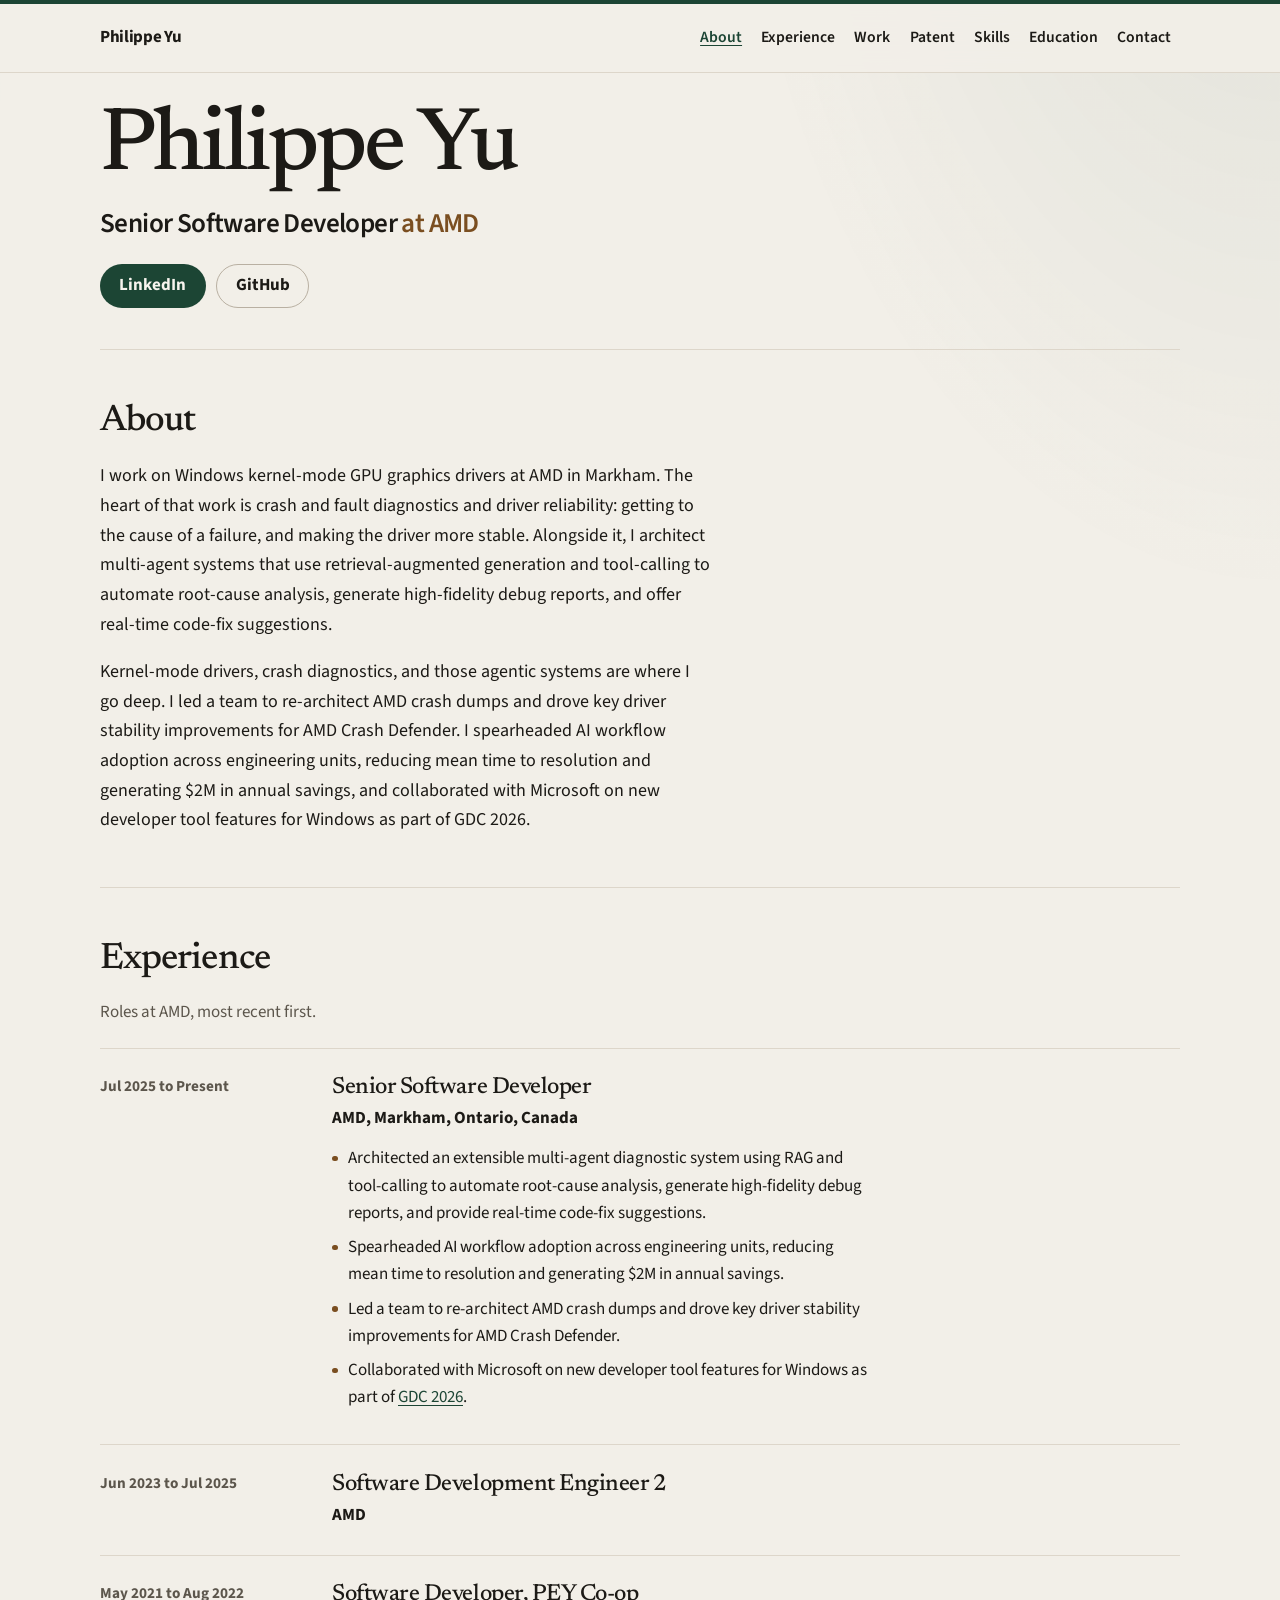
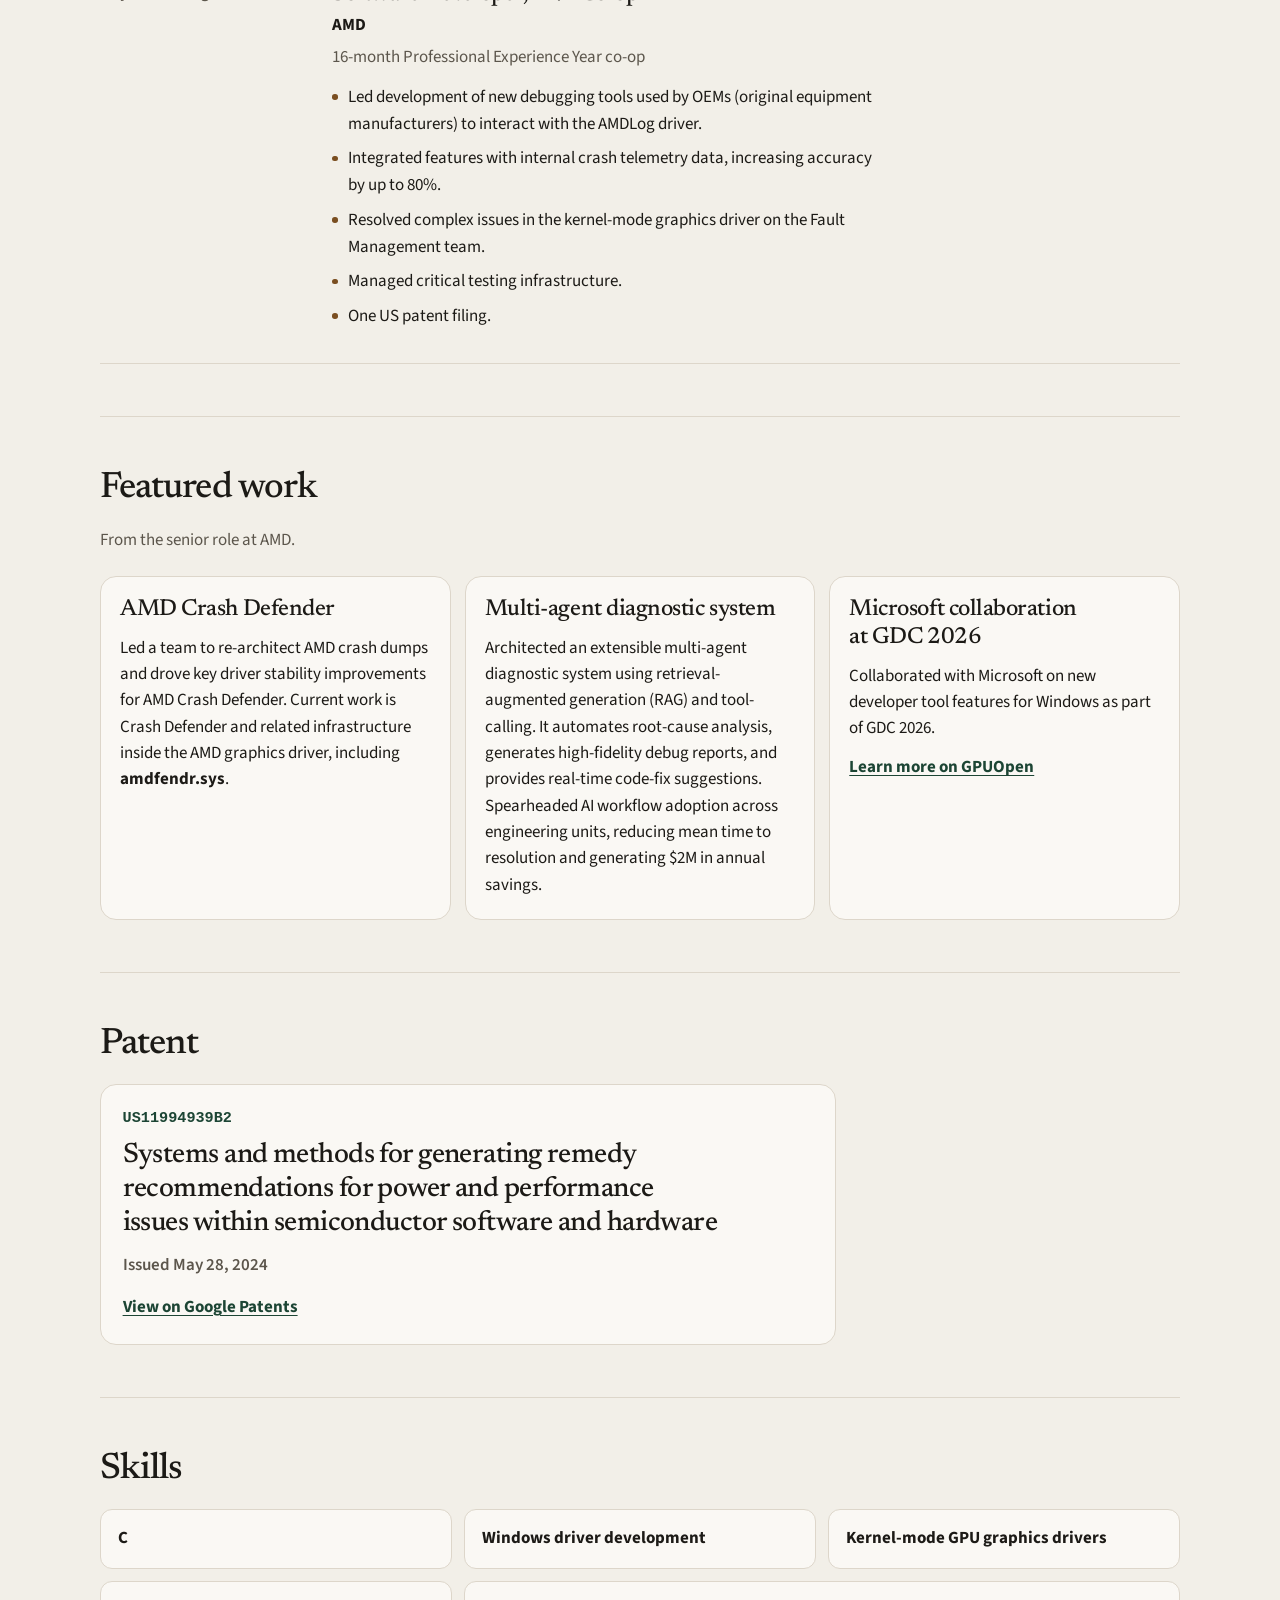
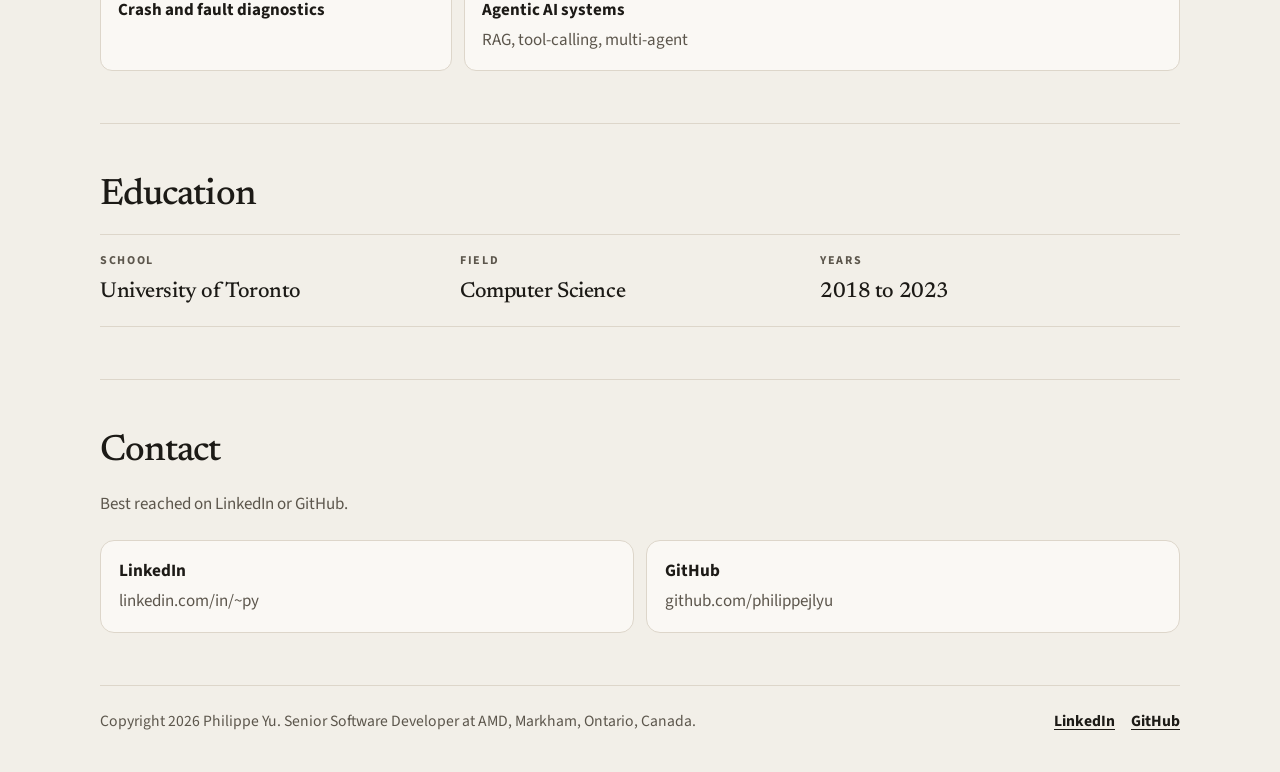
==== commit 9ae957fb: "Remove the location and date row from the masthead. The hero is the name, the AMD title, and the Lin" ====
--- a/preview/standalone.html
+++ b/preview/standalone.html
@@ -373,41 +373,11 @@
   color: var(--brass);
 }
 
-.hero-bar {
-  display: flex;
-  flex-wrap: wrap;
-  align-items: center;
-  justify-content: space-between;
-  gap: 1rem 1.75rem;
-  margin-top: 1.85rem;
-  padding-top: 1.05rem;
-  border-top: 1px solid var(--line);
-}
-
-.hero-facts {
-  display: flex;
-  flex-direction: column;
-  gap: 0.15rem;
-}
-
-.org,
-.tenure {
-  font-weight: 600;
-  font-variant-numeric: tabular-nums;
-}
-
-.org {
-  color: var(--muted);
-}
-
-.tenure {
-  color: var(--ink);
-}
-
 .hero-actions {
   display: flex;
   flex-wrap: wrap;
   gap: 0.65rem;
+  margin-top: 1.45rem;
 }
 
 .button {
@@ -734,23 +704,6 @@
   .contact-list {
     grid-template-columns: 1fr 1fr;
   }
-
-  .hero-facts {
-    flex-direction: row;
-    align-items: baseline;
-    gap: 0.85rem;
-  }
-
-  .tenure::before {
-    content: "";
-    display: inline-block;
-    width: 0.32rem;
-    height: 0.32rem;
-    margin-right: 0.85rem;
-    border-radius: 50%;
-    background: var(--brass);
-    vertical-align: 0.08em;
-  }
 }
 
 @media (min-width: 800px) {
@@ -758,12 +711,6 @@
     grid-template-columns: 12.5rem minmax(0, 1fr);
     gap: 0.4rem 2rem;
     padding: 1.6rem 0;
-  }
-}
-
-@media (max-width: 699px) {
-  .hero-actions {
-    width: 100%;
   }
 }
 
@@ -927,15 +874,9 @@
             <span class="name">Philippe Yu</span>
             <span class="hero-role">Senior Software Developer <span class="at">at AMD</span></span>
           </h1>
-          <div class="hero-bar">
-            <div class="hero-facts">
-              <p class="org">Markham, Ontario, Canada</p>
-              <p class="tenure"><time datetime="2025-07">Jul 2025</time> to Present</p>
-            </div>
-            <div class="hero-actions">
-              <a class="button button-primary" href="https://www.linkedin.com/in/~py" rel="me noopener noreferrer" target="_blank">LinkedIn<span class="sr-only"> (opens in a new tab)</span></a>
-              <a class="button button-secondary" href="https://github.com/philippejlyu" rel="me noopener noreferrer" target="_blank">GitHub<span class="sr-only"> (opens in a new tab)</span></a>
-            </div>
+          <div class="hero-actions">
+            <a class="button button-primary" href="https://www.linkedin.com/in/~py" rel="me noopener noreferrer" target="_blank">LinkedIn<span class="sr-only"> (opens in a new tab)</span></a>
+            <a class="button button-secondary" href="https://github.com/philippejlyu" rel="me noopener noreferrer" target="_blank">GitHub<span class="sr-only"> (opens in a new tab)</span></a>
           </div>
         </div>
       </section>
